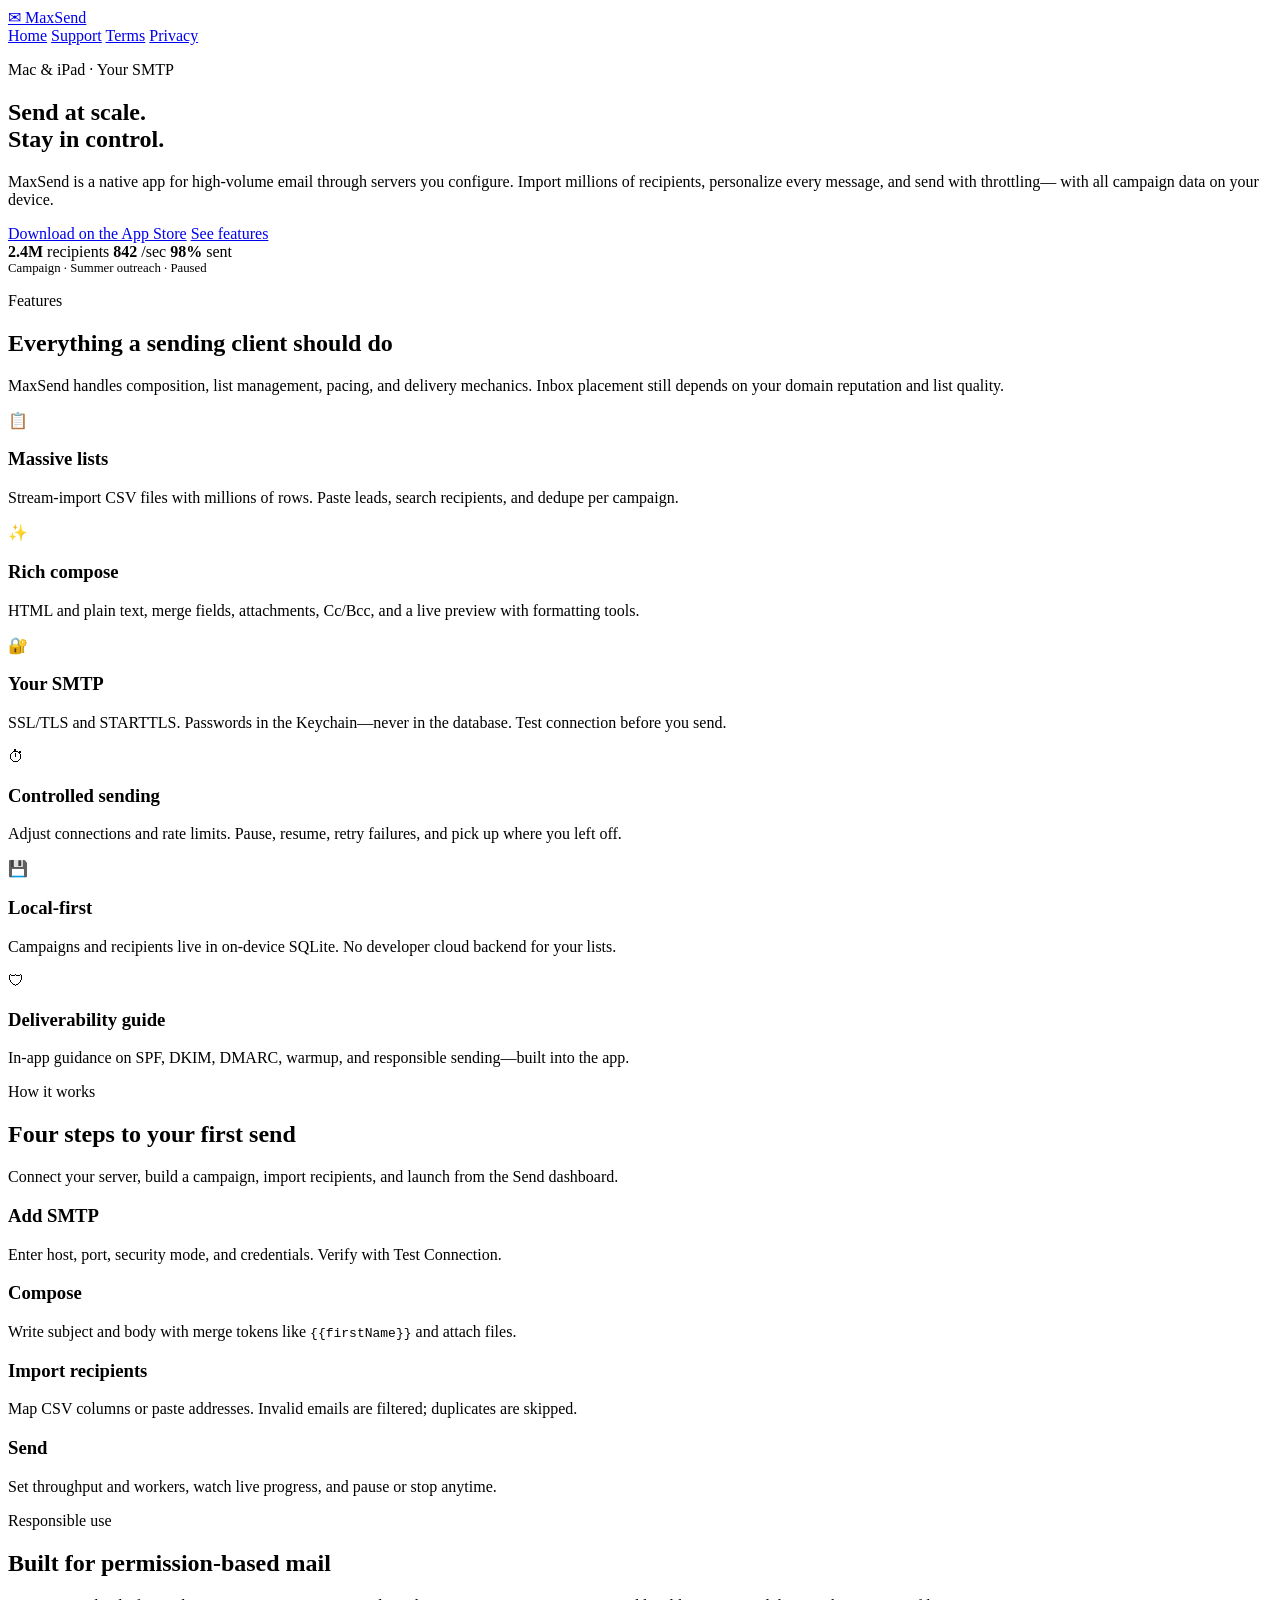
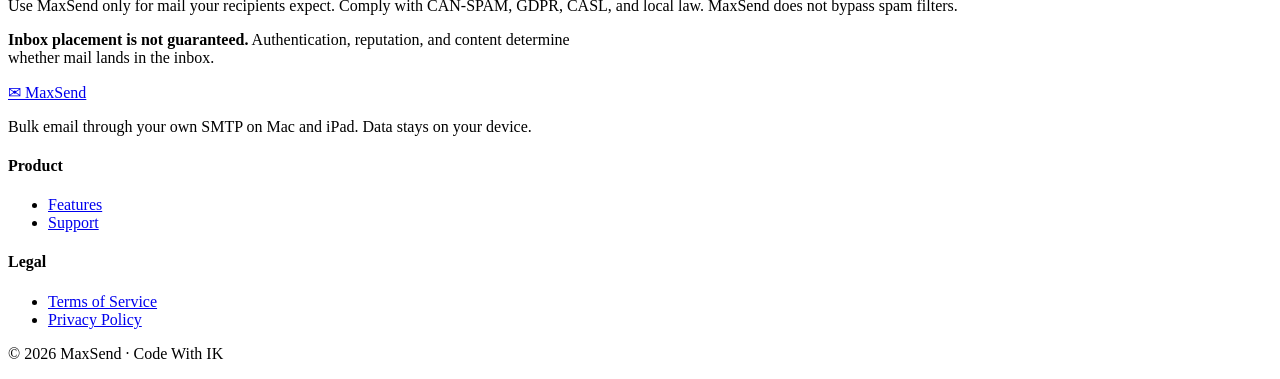
==== index.html @ ed094028 "Add files via upload" ====
<!DOCTYPE html>
<html lang="en">
<head>
  <meta charset="UTF-8">
  <meta name="viewport" content="width=device-width, initial-scale=1">
  <meta name="description" content="MaxSend — send large, personalized email campaigns through your own SMTP server on Mac and iPad.">
  <title>MaxSend — Bulk email via your SMTP</title>
  <link rel="preconnect" href="https://fonts.googleapis.com">
  <link rel="preconnect" href="https://fonts.gstatic.com" crossorigin>
  <link href="https://fonts.googleapis.com/css2?family=DM+Sans:ital,opsz,wght@0,9..40,400;0,9..40,500;0,9..40,600;0,9..40,700;1,9..40,400&display=swap" rel="stylesheet">
  <link rel="stylesheet" href="css/style.css">
</head>
<body>
  <header class="site-header">
    <div class="site-header__inner">
      <a class="logo" href="index.html">
        <span class="logo__mark" aria-hidden="true">✉</span>
        MaxSend
      </a>
      <nav class="nav" aria-label="Main">
        <a href="index.html" class="is-active">Home</a>
        <a href="support.html">Support</a>
        <a href="terms.html">Terms</a>
        <a href="privacy.html">Privacy</a>
      </nav>
    </div>
  </header>

  <main>
    <section class="hero">
      <div class="hero__inner">
        <div>
          <p class="hero__badge">Mac &amp; iPad · Your SMTP</p>
          <h1>Send at scale.<br>Stay in control.</h1>
          <p class="hero__lead">
            MaxSend is a native app for high-volume email through servers you configure.
            Import millions of recipients, personalize every message, and send with throttling—
            with all campaign data on your device.
          </p>
          <div class="hero__cta">
            <a class="btn btn--primary" href="https://apps.apple.com/app/maxsend" rel="noopener">Download on the App Store</a>
            <a class="btn btn--ghost" href="#features">See features</a>
          </div>
        </div>
        <div class="hero__visual" aria-hidden="true">
          <div class="hero__mock">
            <div class="mock-row">
              <span class="mock-dot"></span>
              <span class="mock-dot"></span>
              <span class="mock-dot"></span>
            </div>
            <div class="mock-stat">
              <span><strong>2.4M</strong> recipients</span>
              <span><strong>842</strong> /sec</span>
              <span><strong>98%</strong> sent</span>
            </div>
            <div class="mock-bar"><div></div></div>
            <p style="margin:0;color:var(--text-secondary);font-size:0.8rem;">Campaign · Summer outreach · Paused</p>
          </div>
        </div>
      </div>
    </section>

    <section class="section" id="features">
      <p class="section__label">Features</p>
      <h2>Everything a sending client should do</h2>
      <p class="section__intro">
        MaxSend handles composition, list management, pacing, and delivery mechanics.
        Inbox placement still depends on your domain reputation and list quality.
      </p>
      <div class="features">
        <article class="feature-card">
          <div class="feature-card__icon" aria-hidden="true">📋</div>
          <h3>Massive lists</h3>
          <p>Stream-import CSV files with millions of rows. Paste leads, search recipients, and dedupe per campaign.</p>
        </article>
        <article class="feature-card">
          <div class="feature-card__icon" aria-hidden="true">✨</div>
          <h3>Rich compose</h3>
          <p>HTML and plain text, merge fields, attachments, Cc/Bcc, and a live preview with formatting tools.</p>
        </article>
        <article class="feature-card">
          <div class="feature-card__icon" aria-hidden="true">🔐</div>
          <h3>Your SMTP</h3>
          <p>SSL/TLS and STARTTLS. Passwords in the Keychain—never in the database. Test connection before you send.</p>
        </article>
        <article class="feature-card">
          <div class="feature-card__icon" aria-hidden="true">⏱</div>
          <h3>Controlled sending</h3>
          <p>Adjust connections and rate limits. Pause, resume, retry failures, and pick up where you left off.</p>
        </article>
        <article class="feature-card">
          <div class="feature-card__icon" aria-hidden="true">💾</div>
          <h3>Local-first</h3>
          <p>Campaigns and recipients live in on-device SQLite. No developer cloud backend for your lists.</p>
        </article>
        <article class="feature-card">
          <div class="feature-card__icon" aria-hidden="true">🛡</div>
          <h3>Deliverability guide</h3>
          <p>In-app guidance on SPF, DKIM, DMARC, warmup, and responsible sending—built into the app.</p>
        </article>
      </div>
    </section>

    <section class="section section--alt" id="how">
      <p class="section__label">How it works</p>
      <h2>Four steps to your first send</h2>
      <p class="section__intro">Connect your server, build a campaign, import recipients, and launch from the Send dashboard.</p>
      <div class="steps">
        <div class="step">
          <div>
            <h3>Add SMTP</h3>
            <p>Enter host, port, security mode, and credentials. Verify with Test Connection.</p>
          </div>
        </div>
        <div class="step">
          <div>
            <h3>Compose</h3>
            <p>Write subject and body with merge tokens like <code>{{firstName}}</code> and attach files.</p>
          </div>
        </div>
        <div class="step">
          <div>
            <h3>Import recipients</h3>
            <p>Map CSV columns or paste addresses. Invalid emails are filtered; duplicates are skipped.</p>
          </div>
        </div>
        <div class="step">
          <div>
            <h3>Send</h3>
            <p>Set throughput and workers, watch live progress, and pause or stop anytime.</p>
          </div>
        </div>
      </div>
    </section>

    <section class="section">
      <p class="section__label">Responsible use</p>
      <h2>Built for permission-based mail</h2>
      <p class="section__intro">
        Use MaxSend only for mail your recipients expect. Comply with CAN-SPAM, GDPR, CASL, and local law.
        MaxSend does not bypass spam filters.
      </p>
      <div class="callout" style="max-width:36rem;margin:0;">
        <p><strong>Inbox placement is not guaranteed.</strong> Authentication, reputation, and content determine whether mail lands in the inbox.</p>
      </div>
    </section>
  </main>

  <footer class="site-footer">
    <div class="site-footer__inner">
      <div>
        <a class="logo" href="index.html">
          <span class="logo__mark" aria-hidden="true">✉</span>
          MaxSend
        </a>
        <p>Bulk email through your own SMTP on Mac and iPad. Data stays on your device.</p>
      </div>
      <div>
        <h4>Product</h4>
        <ul>
          <li><a href="index.html#features">Features</a></li>
          <li><a href="support.html">Support</a></li>
        </ul>
      </div>
      <div>
        <h4>Legal</h4>
        <ul>
          <li><a href="terms.html">Terms of Service</a></li>
          <li><a href="privacy.html">Privacy Policy</a></li>
        </ul>
      </div>
    </div>
    <p class="site-footer__bottom">© 2026 MaxSend · Code With IK</p>
  </footer>
</body>
</html>
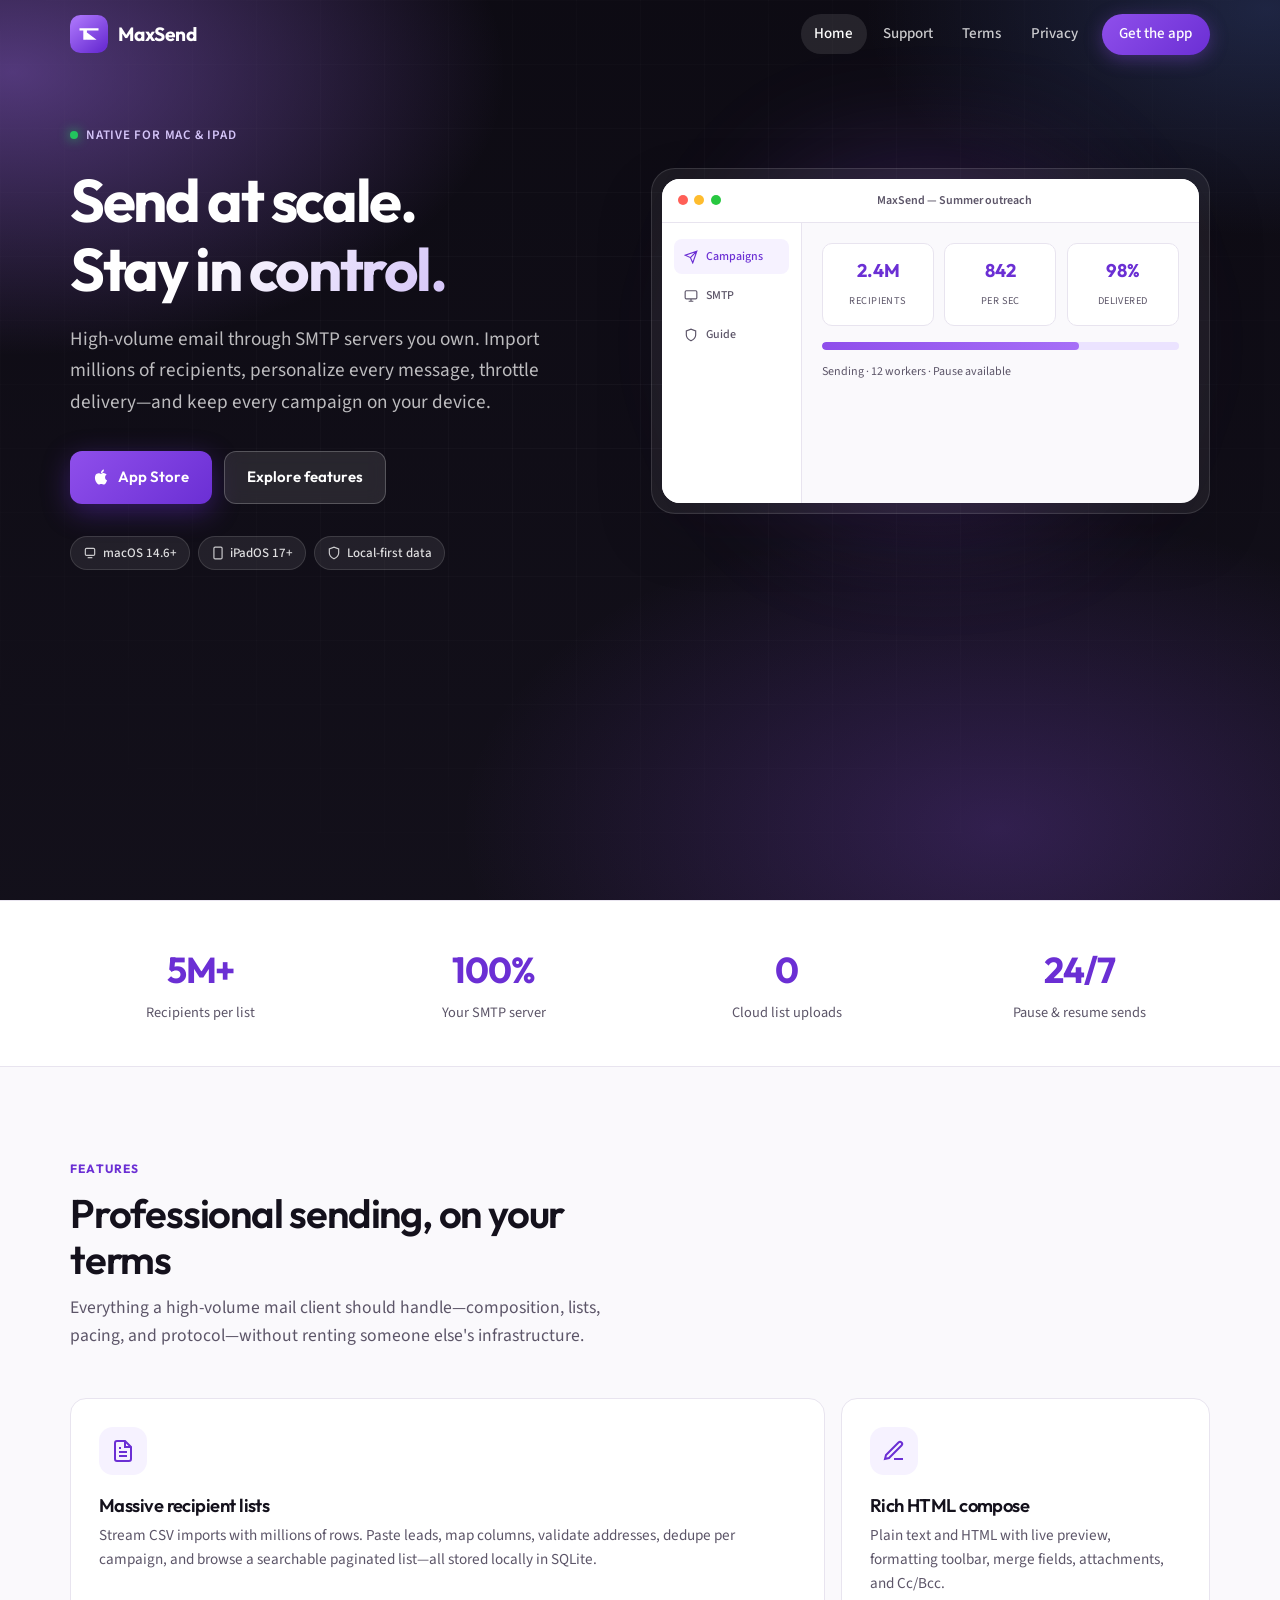
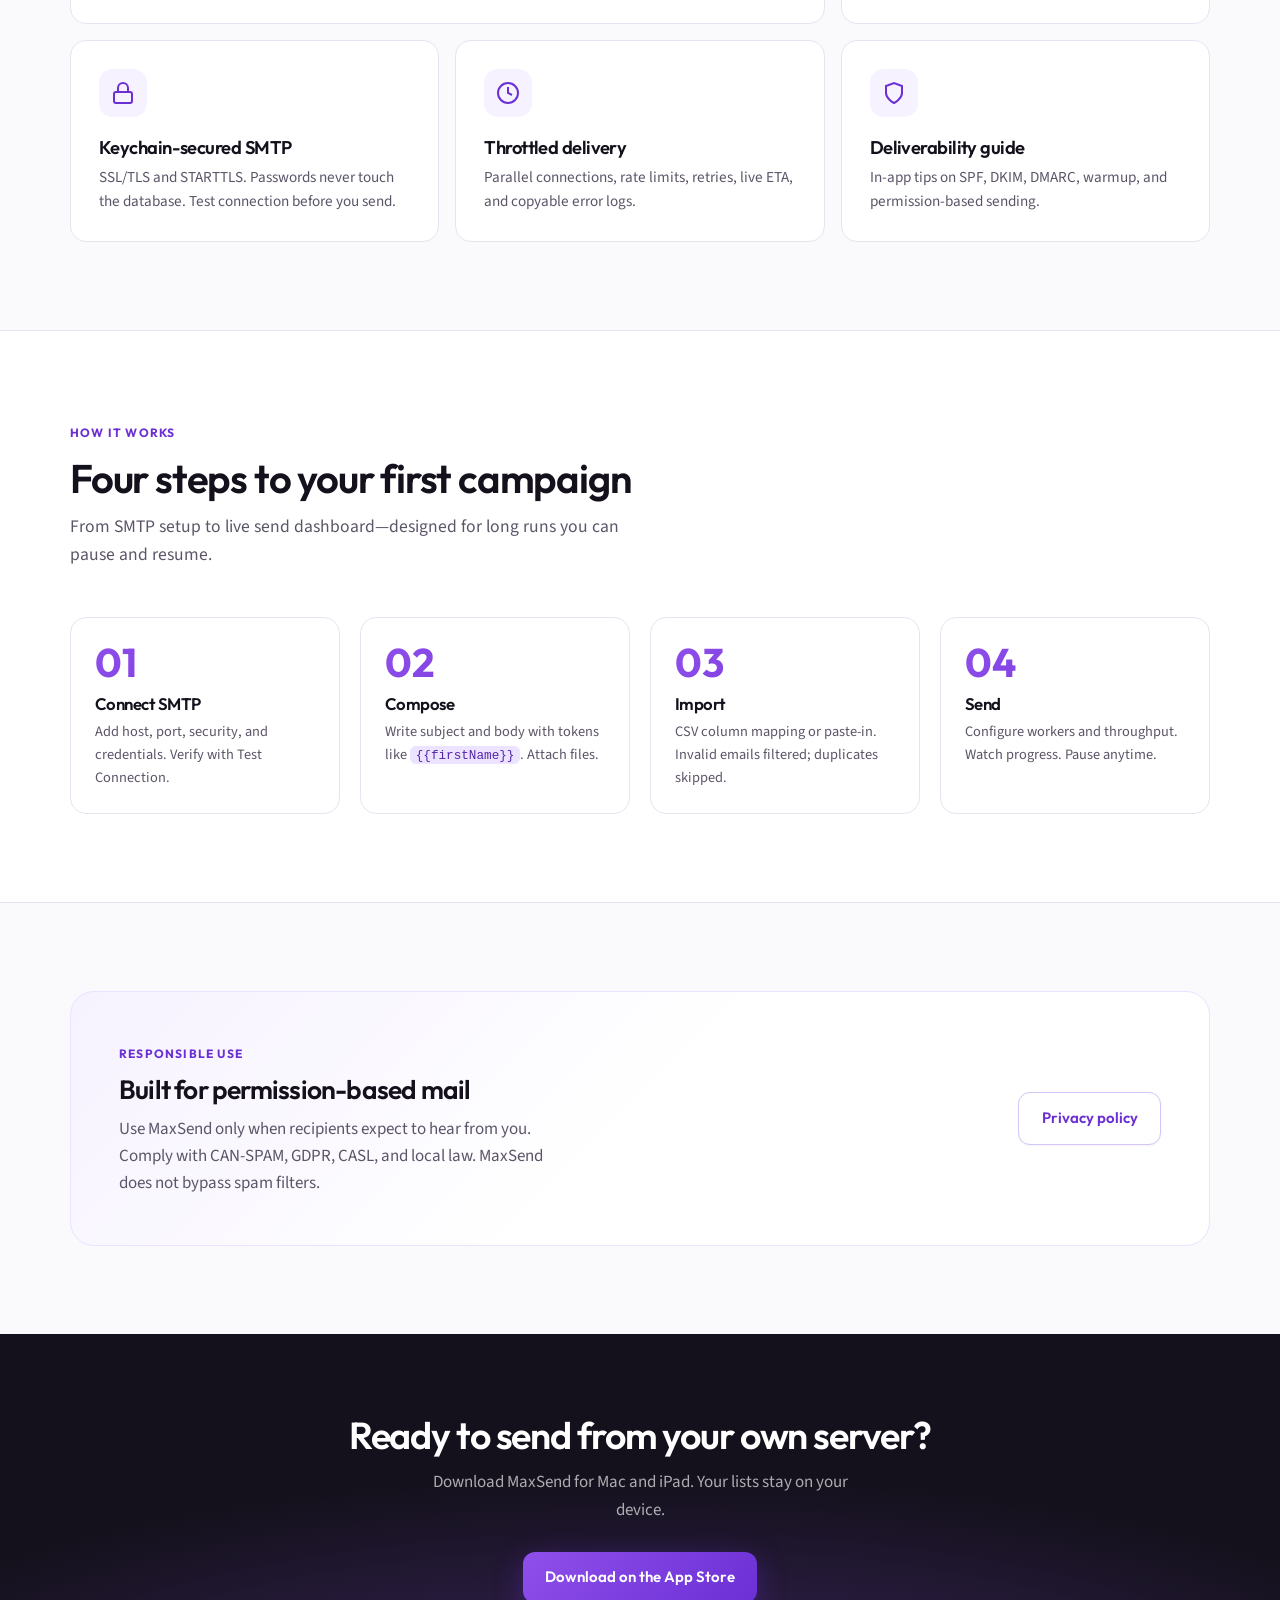
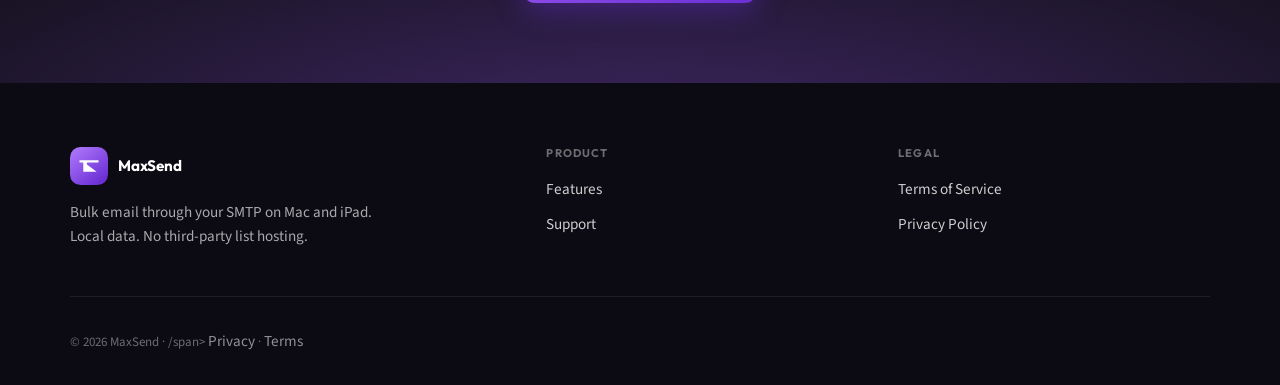
==== commit b292ac0f: "Add files via upload" ====
--- a/index.html
+++ b/index.html
@@ -1,160 +1,233 @@
 <!DOCTYPE html>
-<html lang="en">
+<html lang="en" class="page-dark">
 <head>
   <meta charset="UTF-8">
   <meta name="viewport" content="width=device-width, initial-scale=1">
   <meta name="description" content="MaxSend — send large, personalized email campaigns through your own SMTP server on Mac and iPad.">
+  <meta name="theme-color" content="#0c0a12">
   <title>MaxSend — Bulk email via your SMTP</title>
+  <link rel="icon" href="assets/logo.svg" type="image/svg+xml">
   <link rel="preconnect" href="https://fonts.googleapis.com">
   <link rel="preconnect" href="https://fonts.gstatic.com" crossorigin>
-  <link href="https://fonts.googleapis.com/css2?family=DM+Sans:ital,opsz,wght@0,9..40,400;0,9..40,500;0,9..40,600;0,9..40,700;1,9..40,400&display=swap" rel="stylesheet">
+  <link href="https://fonts.googleapis.com/css2?family=Outfit:wght@500;600;700&family=Source+Sans+3:ital,wght@0,400;0,500;0,600;1,400&display=swap" rel="stylesheet">
   <link rel="stylesheet" href="css/style.css">
 </head>
 <body>
-  <header class="site-header">
-    <div class="site-header__inner">
-      <a class="logo" href="index.html">
-        <span class="logo__mark" aria-hidden="true">✉</span>
+  <header class="header page-dark" data-header>
+    <div class="container header__inner">
+      <a class="brand" href="index.html">
+        <img src="assets/logo.svg" width="38" height="38" alt="">
         MaxSend
       </a>
-      <nav class="nav" aria-label="Main">
+      <button class="nav-toggle" type="button" data-nav-toggle aria-expanded="false" aria-label="Open menu">
+        <span></span><span></span><span></span>
+      </button>
+      <nav class="nav" data-nav-menu aria-label="Main">
         <a href="index.html" class="is-active">Home</a>
         <a href="support.html">Support</a>
         <a href="terms.html">Terms</a>
         <a href="privacy.html">Privacy</a>
+        <a class="btn-nav" href="https://apps.apple.com/app/maxsend" rel="noopener">Get the app</a>
       </nav>
     </div>
   </header>
 
   <main>
     <section class="hero">
-      <div class="hero__inner">
+      <div class="hero__bg" aria-hidden="true">
+        <div class="hero__mesh"></div>
+        <div class="hero__grid"></div>
+      </div>
+      <div class="container hero__content">
         <div>
-          <p class="hero__badge">Mac &amp; iPad · Your SMTP</p>
-          <h1>Send at scale.<br>Stay in control.</h1>
+          <p class="hero__eyebrow">Native for Mac &amp; iPad</p>
+          <h1>Send at scale.<br><em>Stay in control.</em></h1>
           <p class="hero__lead">
-            MaxSend is a native app for high-volume email through servers you configure.
-            Import millions of recipients, personalize every message, and send with throttling—
-            with all campaign data on your device.
+            High-volume email through SMTP servers you own. Import millions of recipients,
+            personalize every message, throttle delivery—and keep every campaign on your device.
           </p>
-          <div class="hero__cta">
-            <a class="btn btn--primary" href="https://apps.apple.com/app/maxsend" rel="noopener">Download on the App Store</a>
-            <a class="btn btn--ghost" href="#features">See features</a>
-          </div>
-        </div>
-        <div class="hero__visual" aria-hidden="true">
-          <div class="hero__mock">
-            <div class="mock-row">
-              <span class="mock-dot"></span>
-              <span class="mock-dot"></span>
-              <span class="mock-dot"></span>
-            </div>
-            <div class="mock-stat">
-              <span><strong>2.4M</strong> recipients</span>
-              <span><strong>842</strong> /sec</span>
-              <span><strong>98%</strong> sent</span>
-            </div>
-            <div class="mock-bar"><div></div></div>
-            <p style="margin:0;color:var(--text-secondary);font-size:0.8rem;">Campaign · Summer outreach · Paused</p>
-          </div>
-        </div>
+          <div class="btn-group">
+            <a class="btn btn--primary" href="https://apps.apple.com/app/maxsend" rel="noopener">
+              <svg width="18" height="18" viewBox="0 0 24 24" fill="currentColor" aria-hidden="true"><path d="M18.71 19.5c-.83 1.24-1.71 2.45-3.05 2.47-1.34.03-1.77-.79-3.29-.79-1.53 0-2 .77-3.27.82-1.31.05-2.3-1.32-3.14-2.53C4.25 17 2.94 12.45 4.7 9.39c.87-1.52 2.43-2.48 4.12-2.51 1.28-.02 2.5.87 3.29.87.78 0 2.26-1.07 3.8-.91.65.03 2.47.26 3.64 1.98-.09.06-2.17 1.28-2.15 3.81.03 3.02 2.65 4.03 2.68 4.04-.03.07-.42 1.44-1.38 2.83M13 3.5c.73-.83 1.94-1.46 2.94-1.5.13 1.17-.34 2.35-1.04 3.19-.69.85-1.83 1.51-2.95 1.42-.15-1.15.41-2.35 1.05-3.11z"/></svg>
+              App Store
+            </a>
+            <a class="btn btn--secondary" href="#features">Explore features</a>
+          </div>
+          <div class="hero__platforms">
+            <span class="pill">
+              <svg viewBox="0 0 24 24" fill="none" stroke="currentColor" stroke-width="2"><rect x="4" y="4" width="16" height="12" rx="2"/><path d="M8 20h8"/></svg>
+              macOS 14.6+
+            </span>
+            <span class="pill">
+              <svg viewBox="0 0 24 24" fill="none" stroke="currentColor" stroke-width="2"><rect x="5" y="2" width="14" height="20" rx="2"/></svg>
+              iPadOS 17+
+            </span>
+            <span class="pill">
+              <svg viewBox="0 0 24 24" fill="none" stroke="currentColor" stroke-width="2"><path d="M12 22s8-4 8-10V5l-8-3-8 3v7c0 6 8 10 8 10z"/></svg>
+              Local-first data
+            </span>
+          </div>
+        </div>
+
+        <div class="preview" aria-hidden="true">
+          <div class="preview__glow"></div>
+          <div class="preview__frame">
+            <div class="preview__app">
+              <div class="preview__chrome">
+                <span class="preview__dot preview__dot--r"></span>
+                <span class="preview__dot preview__dot--y"></span>
+                <span class="preview__dot preview__dot--g"></span>
+                <span class="preview__title">MaxSend — Summer outreach</span>
+              </div>
+              <div class="preview__body">
+                <aside class="preview__sidebar">
+                  <div class="preview__nav-item is-active">
+                    <svg viewBox="0 0 24 24" fill="none" stroke="currentColor" stroke-width="2"><path d="M22 2L11 13M22 2l-7 20-4-9-9-4 20-7z"/></svg>
+                    Campaigns
+                  </div>
+                  <div class="preview__nav-item">
+                    <svg viewBox="0 0 24 24" fill="none" stroke="currentColor" stroke-width="2"><rect x="2" y="3" width="20" height="14" rx="2"/><path d="M8 21h8M12 17v4"/></svg>
+                    SMTP
+                  </div>
+                  <div class="preview__nav-item">
+                    <svg viewBox="0 0 24 24" fill="none" stroke="currentColor" stroke-width="2"><path d="M12 22s8-4 8-10V5l-8-3-8 3v7c0 6 8 10 8 10z"/></svg>
+                    Guide
+                  </div>
+                </aside>
+                <div class="preview__main">
+                  <div class="preview__stats">
+                    <div class="preview__stat"><strong>2.4M</strong><span>Recipients</span></div>
+                    <div class="preview__stat"><strong>842</strong><span>Per sec</span></div>
+                    <div class="preview__stat"><strong>98%</strong><span>Delivered</span></div>
+                  </div>
+                  <div class="preview__progress"><div></div></div>
+                  <p class="preview__meta">Sending · 12 workers · Pause available</p>
+                </div>
+              </div>
+            </div>
+          </div>
+        </div>
+      </div>
+    </section>
+
+    <section class="stats-strip" aria-label="Highlights">
+      <div class="container stats-strip__grid">
+        <div><strong>5M+</strong><span>Recipients per list</span></div>
+        <div><strong>100%</strong><span>Your SMTP server</span></div>
+        <div><strong>0</strong><span>Cloud list uploads</span></div>
+        <div><strong>24/7</strong><span>Pause &amp; resume sends</span></div>
       </div>
     </section>
 
     <section class="section" id="features">
-      <p class="section__label">Features</p>
-      <h2>Everything a sending client should do</h2>
-      <p class="section__intro">
-        MaxSend handles composition, list management, pacing, and delivery mechanics.
-        Inbox placement still depends on your domain reputation and list quality.
-      </p>
-      <div class="features">
-        <article class="feature-card">
-          <div class="feature-card__icon" aria-hidden="true">📋</div>
-          <h3>Massive lists</h3>
-          <p>Stream-import CSV files with millions of rows. Paste leads, search recipients, and dedupe per campaign.</p>
-        </article>
-        <article class="feature-card">
-          <div class="feature-card__icon" aria-hidden="true">✨</div>
-          <h3>Rich compose</h3>
-          <p>HTML and plain text, merge fields, attachments, Cc/Bcc, and a live preview with formatting tools.</p>
-        </article>
-        <article class="feature-card">
-          <div class="feature-card__icon" aria-hidden="true">🔐</div>
-          <h3>Your SMTP</h3>
-          <p>SSL/TLS and STARTTLS. Passwords in the Keychain—never in the database. Test connection before you send.</p>
-        </article>
-        <article class="feature-card">
-          <div class="feature-card__icon" aria-hidden="true">⏱</div>
-          <h3>Controlled sending</h3>
-          <p>Adjust connections and rate limits. Pause, resume, retry failures, and pick up where you left off.</p>
-        </article>
-        <article class="feature-card">
-          <div class="feature-card__icon" aria-hidden="true">💾</div>
-          <h3>Local-first</h3>
-          <p>Campaigns and recipients live in on-device SQLite. No developer cloud backend for your lists.</p>
-        </article>
-        <article class="feature-card">
-          <div class="feature-card__icon" aria-hidden="true">🛡</div>
-          <h3>Deliverability guide</h3>
-          <p>In-app guidance on SPF, DKIM, DMARC, warmup, and responsible sending—built into the app.</p>
-        </article>
-      </div>
-    </section>
-
-    <section class="section section--alt" id="how">
-      <p class="section__label">How it works</p>
-      <h2>Four steps to your first send</h2>
-      <p class="section__intro">Connect your server, build a campaign, import recipients, and launch from the Send dashboard.</p>
-      <div class="steps">
-        <div class="step">
+      <div class="container">
+        <div class="section__head">
+          <span class="section__label">Features</span>
+          <h2>Professional sending, on your terms</h2>
+          <p class="section__desc">Everything a high-volume mail client should handle—composition, lists, pacing, and protocol—without renting someone else's infrastructure.</p>
+        </div>
+        <div class="bento">
+          <article class="bento__card bento__wide">
+            <div class="bento__icon">
+              <svg viewBox="0 0 24 24" fill="none" stroke="currentColor" stroke-width="2"><path d="M14 2H6a2 2 0 0 0-2 2v16a2 2 0 0 0 2 2h12a2 2 0 0 0 2-2V8z"/><path d="M14 2v6h6M16 13H8M16 17H8M10 9H8"/></svg>
+            </div>
+            <h3>Massive recipient lists</h3>
+            <p>Stream CSV imports with millions of rows. Paste leads, map columns, validate addresses, dedupe per campaign, and browse a searchable paginated list—all stored locally in SQLite.</p>
+          </article>
+          <article class="bento__card">
+            <div class="bento__icon">
+              <svg viewBox="0 0 24 24" fill="none" stroke="currentColor" stroke-width="2"><path d="M12 20h9M16.5 3.5a2.12 2.12 0 0 1 3 3L7 19l-4 1 1-4L16.5 3.5z"/></svg>
+            </div>
+            <h3>Rich HTML compose</h3>
+            <p>Plain text and HTML with live preview, formatting toolbar, merge fields, attachments, and Cc/Bcc.</p>
+          </article>
+          <article class="bento__card">
+            <div class="bento__icon">
+              <svg viewBox="0 0 24 24" fill="none" stroke="currentColor" stroke-width="2"><rect x="3" y="11" width="18" height="11" rx="2"/><path d="M7 11V7a5 5 0 0 1 10 0v4"/></svg>
+            </div>
+            <h3>Keychain-secured SMTP</h3>
+            <p>SSL/TLS and STARTTLS. Passwords never touch the database. Test connection before you send.</p>
+          </article>
+          <article class="bento__card">
+            <div class="bento__icon">
+              <svg viewBox="0 0 24 24" fill="none" stroke="currentColor" stroke-width="2"><circle cx="12" cy="12" r="10"/><path d="M12 6v6l4 2"/></svg>
+            </div>
+            <h3>Throttled delivery</h3>
+            <p>Parallel connections, rate limits, retries, live ETA, and copyable error logs.</p>
+          </article>
+          <article class="bento__card">
+            <div class="bento__icon">
+              <svg viewBox="0 0 24 24" fill="none" stroke="currentColor" stroke-width="2"><path d="M12 22s8-4 8-10V5l-8-3-8 3v7c0 6 8 10 8 10z"/></svg>
+            </div>
+            <h3>Deliverability guide</h3>
+            <p>In-app tips on SPF, DKIM, DMARC, warmup, and permission-based sending.</p>
+          </article>
+        </div>
+      </div>
+    </section>
+
+    <section class="section section--muted" id="how">
+      <div class="container">
+        <div class="section__head">
+          <span class="section__label">How it works</span>
+          <h2>Four steps to your first campaign</h2>
+          <p class="section__desc">From SMTP setup to live send dashboard—designed for long runs you can pause and resume.</p>
+        </div>
+        <div class="timeline">
+          <article class="timeline__step">
+            <div class="timeline__num">01</div>
+            <h3>Connect SMTP</h3>
+            <p>Add host, port, security, and credentials. Verify with Test Connection.</p>
+          </article>
+          <article class="timeline__step">
+            <div class="timeline__num">02</div>
+            <h3>Compose</h3>
+            <p>Write subject and body with tokens like <code>{{firstName}}</code>. Attach files.</p>
+          </article>
+          <article class="timeline__step">
+            <div class="timeline__num">03</div>
+            <h3>Import</h3>
+            <p>CSV column mapping or paste-in. Invalid emails filtered; duplicates skipped.</p>
+          </article>
+          <article class="timeline__step">
+            <div class="timeline__num">04</div>
+            <h3>Send</h3>
+            <p>Configure workers and throughput. Watch progress. Pause anytime.</p>
+          </article>
+        </div>
+      </div>
+    </section>
+
+    <section class="section">
+      <div class="container">
+        <div class="trust-panel">
           <div>
-            <h3>Add SMTP</h3>
-            <p>Enter host, port, security mode, and credentials. Verify with Test Connection.</p>
-          </div>
-        </div>
-        <div class="step">
-          <div>
-            <h3>Compose</h3>
-            <p>Write subject and body with merge tokens like <code>{{firstName}}</code> and attach files.</p>
-          </div>
-        </div>
-        <div class="step">
-          <div>
-            <h3>Import recipients</h3>
-            <p>Map CSV columns or paste addresses. Invalid emails are filtered; duplicates are skipped.</p>
-          </div>
-        </div>
-        <div class="step">
-          <div>
-            <h3>Send</h3>
-            <p>Set throughput and workers, watch live progress, and pause or stop anytime.</p>
-          </div>
-        </div>
-      </div>
-    </section>
-
-    <section class="section">
-      <p class="section__label">Responsible use</p>
-      <h2>Built for permission-based mail</h2>
-      <p class="section__intro">
-        Use MaxSend only for mail your recipients expect. Comply with CAN-SPAM, GDPR, CASL, and local law.
-        MaxSend does not bypass spam filters.
-      </p>
-      <div class="callout" style="max-width:36rem;margin:0;">
-        <p><strong>Inbox placement is not guaranteed.</strong> Authentication, reputation, and content determine whether mail lands in the inbox.</p>
+            <span class="section__label">Responsible use</span>
+            <h2>Built for permission-based mail</h2>
+            <p>Use MaxSend only when recipients expect to hear from you. Comply with CAN-SPAM, GDPR, CASL, and local law. MaxSend does not bypass spam filters.</p>
+          </div>
+          <a class="btn btn--outline" href="privacy.html">Privacy policy</a>
+        </div>
+      </div>
+    </section>
+
+    <section class="cta-band">
+      <div class="container">
+        <h2>Ready to send from your own server?</h2>
+        <p>Download MaxSend for Mac and iPad. Your lists stay on your device.</p>
+        <a class="btn btn--primary" href="https://apps.apple.com/app/maxsend" rel="noopener">Download on the App Store</a>
       </div>
     </section>
   </main>
 
-  <footer class="site-footer">
-    <div class="site-footer__inner">
+  <footer class="footer">
+    <div class="container footer__grid">
       <div>
-        <a class="logo" href="index.html">
-          <span class="logo__mark" aria-hidden="true">✉</span>
+        <a class="brand" href="index.html">
+          <img src="assets/logo.svg" width="38" height="38" alt="">
           MaxSend
         </a>
-        <p>Bulk email through your own SMTP on Mac and iPad. Data stays on your device.</p>
+        <p class="footer__tagline">Bulk email through your SMTP on Mac and iPad. Local data. No third-party list hosting.</p>
       </div>
       <div>
         <h4>Product</h4>
@@ -171,7 +244,12 @@
         </ul>
       </div>
     </div>
-    <p class="site-footer__bottom">© 2026 MaxSend · Code With IK</p>
+    <div class="container footer__bar">
+      <span>© 2026 MaxSend · /span>
+      <span><a href="privacy.html">Privacy</a> · <a href="terms.html">Terms</a></span>
+    </div>
   </footer>
+
+  <script src="js/site.js"></script>
 </body>
 </html>
--- a/css/style.css
+++ b/css/style.css
@@ -0,0 +1,1068 @@
+/* MaxSend — marketing site */
+:root {
+  --violet-50: #f6f2ff;
+  --violet-100: #ebe3ff;
+  --violet-200: #d4c4f8;
+  --violet-400: #a66ff7;
+  --violet-500: #8f4feb;
+  --violet-600: #6b2fd4;
+  --violet-700: #5524a8;
+  --ink-950: #0c0a12;
+  --ink-900: #14111c;
+  --ink-800: #1f1a2e;
+  --ink-700: #2d2640;
+  --ink-500: #5c5568;
+  --ink-400: #8a8396;
+  --ink-200: #e8e4ef;
+  --ink-100: #f4f2f8;
+  --ink-50: #faf9fc;
+  --white: #ffffff;
+  --green: #22c55e;
+  --green-soft: rgba(34, 197, 94, 0.12);
+  --font-display: "Outfit", system-ui, sans-serif;
+  --font-body: "Source Sans 3", system-ui, sans-serif;
+  --container: 1140px;
+  --prose: 680px;
+  --radius: 16px;
+  --radius-sm: 10px;
+  --radius-lg: 24px;
+  --shadow-sm: 0 1px 2px rgba(12, 10, 18, 0.05);
+  --shadow: 0 8px 30px rgba(12, 10, 18, 0.08);
+  --shadow-lg: 0 24px 60px rgba(12, 10, 18, 0.14);
+  --ease: cubic-bezier(0.22, 1, 0.36, 1);
+}
+
+*, *::before, *::after { box-sizing: border-box; }
+
+html {
+  scroll-behavior: smooth;
+  scroll-padding-top: 5rem;
+}
+
+body {
+  margin: 0;
+  font-family: var(--font-body);
+  font-size: 1.0625rem;
+  line-height: 1.6;
+  color: var(--ink-800);
+  background: var(--ink-50);
+  -webkit-font-smoothing: antialiased;
+}
+
+body.nav-open { overflow: hidden; }
+
+img, svg { display: block; max-width: 100%; }
+
+a {
+  color: var(--violet-600);
+  text-decoration-thickness: 1px;
+  text-underline-offset: 3px;
+  transition: color 0.2s var(--ease);
+}
+
+a:hover { color: var(--violet-500); }
+
+h1, h2, h3, h4 {
+  font-family: var(--font-display);
+  font-weight: 600;
+  letter-spacing: -0.03em;
+  color: var(--ink-900);
+  line-height: 1.15;
+}
+
+code {
+  font-family: ui-monospace, "SF Mono", Menlo, monospace;
+  font-size: 0.88em;
+  background: var(--violet-100);
+  color: var(--violet-700);
+  padding: 0.12em 0.45em;
+  border-radius: 6px;
+}
+
+.container {
+  width: min(100% - 2.5rem, var(--container));
+  margin-inline: auto;
+}
+
+/* —— Header —— */
+.header {
+  position: fixed;
+  inset: 0 0 auto;
+  z-index: 200;
+  padding: 0.85rem 0;
+  transition: background 0.3s var(--ease), box-shadow 0.3s var(--ease), padding 0.3s var(--ease);
+}
+
+.header.is-scrolled,
+.page-light .header {
+  background: rgba(255, 255, 255, 0.82);
+  backdrop-filter: blur(16px);
+  -webkit-backdrop-filter: blur(16px);
+  box-shadow: var(--shadow-sm);
+  border-bottom: 1px solid rgba(12, 10, 18, 0.06);
+}
+
+.header__inner {
+  display: flex;
+  align-items: center;
+  justify-content: space-between;
+  gap: 1rem;
+}
+
+.brand {
+  display: inline-flex;
+  align-items: center;
+  gap: 0.65rem;
+  text-decoration: none;
+  color: inherit;
+  font-family: var(--font-display);
+  font-weight: 700;
+  font-size: 1.2rem;
+  letter-spacing: -0.02em;
+}
+
+.brand img { width: 38px; height: 38px; }
+
+.page-dark .brand { color: var(--white); }
+
+.nav-toggle {
+  display: none;
+  width: 44px;
+  height: 44px;
+  border: 1px solid rgba(255, 255, 255, 0.2);
+  border-radius: 12px;
+  background: rgba(255, 255, 255, 0.08);
+  cursor: pointer;
+  padding: 0;
+  align-items: center;
+  justify-content: center;
+}
+
+.page-light .nav-toggle {
+  border-color: var(--ink-200);
+  background: var(--white);
+}
+
+.nav-toggle span {
+  display: block;
+  width: 18px;
+  height: 2px;
+  background: currentColor;
+  margin: 4px auto;
+  border-radius: 2px;
+  transition: transform 0.25s var(--ease), opacity 0.25s;
+}
+
+.page-dark .nav-toggle { color: var(--white); }
+.page-light .nav-toggle { color: var(--ink-800); }
+
+.nav {
+  display: flex;
+  align-items: center;
+  gap: 0.15rem;
+}
+
+.nav a {
+  text-decoration: none;
+  font-size: 0.9375rem;
+  font-weight: 500;
+  padding: 0.5rem 0.85rem;
+  border-radius: 999px;
+  transition: background 0.2s, color 0.2s;
+}
+
+.page-dark .nav a { color: rgba(255, 255, 255, 0.78); }
+.page-dark .nav a:hover,
+.page-dark .nav a.is-active {
+  color: var(--white);
+  background: rgba(255, 255, 255, 0.1);
+}
+
+.page-light .nav a { color: var(--ink-500); }
+.page-light .nav a:hover,
+.page-light .nav a.is-active {
+  color: var(--violet-600);
+  background: var(--violet-50);
+}
+
+.nav .btn-nav {
+  margin-left: 0.5rem;
+  padding: 0.55rem 1.1rem;
+  background: linear-gradient(135deg, var(--violet-500), var(--violet-600));
+  color: var(--white) !important;
+  box-shadow: 0 4px 18px rgba(143, 79, 235, 0.35);
+}
+
+.nav .btn-nav:hover {
+  transform: translateY(-1px);
+  box-shadow: 0 8px 24px rgba(143, 79, 235, 0.45);
+}
+
+@media (max-width: 768px) {
+  .nav-toggle { display: flex; flex-direction: column; color: var(--white); }
+
+  .nav {
+    position: fixed;
+    inset: 0;
+    top: 0;
+    flex-direction: column;
+    justify-content: center;
+    gap: 0.5rem;
+    background: var(--ink-950);
+    padding: 5rem 2rem 2rem;
+    opacity: 0;
+    visibility: hidden;
+    transition: opacity 0.3s var(--ease), visibility 0.3s;
+  }
+
+  .nav.is-open {
+    opacity: 1;
+    visibility: visible;
+  }
+
+  .page-light .nav { background: var(--white); }
+
+  .nav a {
+    font-size: 1.25rem;
+    width: 100%;
+    text-align: center;
+    padding: 0.85rem;
+  }
+
+  .page-light .nav a { color: var(--ink-800); }
+
+  .nav .btn-nav { margin: 1rem 0 0; width: 100%; text-align: center; }
+}
+
+/* —— Buttons —— */
+.btn {
+  display: inline-flex;
+  align-items: center;
+  justify-content: center;
+  gap: 0.5rem;
+  font-family: var(--font-display);
+  font-size: 0.9375rem;
+  font-weight: 600;
+  padding: 0.85rem 1.4rem;
+  border-radius: 12px;
+  border: none;
+  cursor: pointer;
+  text-decoration: none;
+  transition: transform 0.2s var(--ease), box-shadow 0.2s var(--ease);
+}
+
+.btn:hover { transform: translateY(-2px); }
+
+.btn--primary {
+  background: linear-gradient(135deg, var(--violet-500) 0%, var(--violet-600) 100%);
+  color: var(--white);
+  box-shadow: 0 8px 28px rgba(107, 47, 212, 0.4);
+}
+
+.btn--primary:hover { color: var(--white); }
+
+.btn--secondary {
+  background: rgba(255, 255, 255, 0.1);
+  color: var(--white);
+  border: 1px solid rgba(255, 255, 255, 0.22);
+  backdrop-filter: blur(8px);
+}
+
+.btn--secondary:hover { background: rgba(255, 255, 255, 0.16); color: var(--white); }
+
+.btn--outline {
+  background: var(--white);
+  color: var(--violet-600);
+  border: 1px solid var(--violet-200);
+  box-shadow: var(--shadow-sm);
+}
+
+.btn--outline:hover { border-color: var(--violet-400); color: var(--violet-600); }
+
+.btn-group {
+  display: flex;
+  flex-wrap: wrap;
+  gap: 0.75rem;
+}
+
+/* —— Hero (home) —— */
+.hero {
+  position: relative;
+  min-height: 100vh;
+  min-height: 100dvh;
+  padding: 7rem 0 5rem;
+  background: var(--ink-950);
+  color: var(--white);
+  overflow: hidden;
+}
+
+.hero__bg {
+  position: absolute;
+  inset: 0;
+  pointer-events: none;
+}
+
+.hero__mesh {
+  position: absolute;
+  inset: -20%;
+  background:
+    radial-gradient(ellipse 55% 45% at 15% 20%, rgba(166, 111, 247, 0.45), transparent 50%),
+    radial-gradient(ellipse 50% 40% at 85% 15%, rgba(98, 140, 255, 0.2), transparent 45%),
+    radial-gradient(ellipse 60% 50% at 70% 80%, rgba(143, 79, 235, 0.25), transparent 50%),
+    linear-gradient(180deg, var(--ink-950) 0%, var(--ink-900) 100%);
+}
+
+.hero__grid {
+  position: absolute;
+  inset: 0;
+  background-image:
+    linear-gradient(rgba(255, 255, 255, 0.03) 1px, transparent 1px),
+    linear-gradient(90deg, rgba(255, 255, 255, 0.03) 1px, transparent 1px);
+  background-size: 64px 64px;
+  mask-image: radial-gradient(ellipse 80% 70% at 50% 40%, black, transparent);
+}
+
+.hero__content {
+  position: relative;
+  display: grid;
+  gap: 3.5rem;
+  align-items: center;
+}
+
+@media (min-width: 960px) {
+  .hero__content {
+    grid-template-columns: 1fr 1.05fr;
+    gap: 3rem;
+  }
+}
+
+.hero__eyebrow {
+  display: inline-flex;
+  align-items: center;
+  gap: 0.5rem;
+  font-size: 0.8125rem;
+  font-weight: 600;
+  letter-spacing: 0.06em;
+  text-transform: uppercase;
+  color: var(--violet-200);
+  margin-bottom: 1.25rem;
+}
+
+.hero__eyebrow::before {
+  content: "";
+  width: 8px;
+  height: 8px;
+  border-radius: 50%;
+  background: var(--green);
+  box-shadow: 0 0 12px var(--green);
+}
+
+.hero h1 {
+  font-size: clamp(2.5rem, 6vw, 3.75rem);
+  font-weight: 700;
+  color: var(--white);
+  margin: 0 0 1.25rem;
+  letter-spacing: -0.04em;
+}
+
+.hero h1 em {
+  font-style: normal;
+  background: linear-gradient(120deg, #fff 30%, var(--violet-200) 100%);
+  -webkit-background-clip: text;
+  -webkit-text-fill-color: transparent;
+  background-clip: text;
+}
+
+.hero__lead {
+  font-size: 1.2rem;
+  line-height: 1.65;
+  color: rgba(255, 255, 255, 0.72);
+  max-width: 32rem;
+  margin: 0 0 2rem;
+}
+
+.hero__platforms {
+  display: flex;
+  flex-wrap: wrap;
+  gap: 0.5rem;
+  margin-top: 2rem;
+}
+
+.pill {
+  display: inline-flex;
+  align-items: center;
+  gap: 0.35rem;
+  font-size: 0.8125rem;
+  font-weight: 500;
+  padding: 0.35rem 0.75rem;
+  border-radius: 999px;
+  background: rgba(255, 255, 255, 0.08);
+  border: 1px solid rgba(255, 255, 255, 0.12);
+  color: rgba(255, 255, 255, 0.85);
+}
+
+.pill svg { width: 14px; height: 14px; opacity: 0.9; }
+
+/* App preview */
+.preview {
+  position: relative;
+}
+
+.preview__glow {
+  position: absolute;
+  inset: -15% -10%;
+  background: radial-gradient(circle, rgba(143, 79, 235, 0.35), transparent 65%);
+  filter: blur(40px);
+}
+
+.preview__frame {
+  position: relative;
+  background: rgba(255, 255, 255, 0.06);
+  border: 1px solid rgba(255, 255, 255, 0.12);
+  border-radius: var(--radius-lg);
+  padding: 0.65rem;
+  box-shadow: var(--shadow-lg);
+}
+
+.preview__app {
+  background: var(--ink-50);
+  border-radius: calc(var(--radius-lg) - 6px);
+  overflow: hidden;
+  color: var(--ink-800);
+}
+
+.preview__chrome {
+  display: flex;
+  align-items: center;
+  gap: 0.4rem;
+  padding: 0.75rem 1rem;
+  background: var(--white);
+  border-bottom: 1px solid var(--ink-200);
+}
+
+.preview__dot {
+  width: 10px;
+  height: 10px;
+  border-radius: 50%;
+}
+
+.preview__dot--r { background: #ff5f57; }
+.preview__dot--y { background: #febc2e; }
+.preview__dot--g { background: #28c840; }
+
+.preview__title {
+  flex: 1;
+  text-align: center;
+  font-size: 0.75rem;
+  font-weight: 600;
+  color: var(--ink-500);
+}
+
+.preview__body {
+  display: grid;
+  grid-template-columns: 140px 1fr;
+  min-height: 280px;
+}
+
+@media (max-width: 500px) {
+  .preview__body { grid-template-columns: 1fr; }
+  .preview__sidebar { display: none; }
+}
+
+.preview__sidebar {
+  padding: 1rem 0.75rem;
+  background: var(--white);
+  border-right: 1px solid var(--ink-200);
+}
+
+.preview__nav-item {
+  display: flex;
+  align-items: center;
+  gap: 0.5rem;
+  font-size: 0.75rem;
+  font-weight: 500;
+  padding: 0.5rem 0.65rem;
+  border-radius: 8px;
+  margin-bottom: 0.25rem;
+  color: var(--ink-500);
+}
+
+.preview__nav-item.is-active {
+  background: var(--violet-50);
+  color: var(--violet-600);
+}
+
+.preview__nav-item svg { width: 14px; height: 14px; flex-shrink: 0; }
+
+.preview__main { padding: 1.25rem; }
+
+.preview__stats {
+  display: grid;
+  grid-template-columns: repeat(3, 1fr);
+  gap: 0.65rem;
+  margin-bottom: 1rem;
+}
+
+.preview__stat {
+  background: var(--white);
+  border: 1px solid var(--ink-200);
+  border-radius: var(--radius-sm);
+  padding: 0.75rem;
+  text-align: center;
+}
+
+.preview__stat strong {
+  display: block;
+  font-family: var(--font-display);
+  font-size: 1.15rem;
+  color: var(--violet-600);
+}
+
+.preview__stat span {
+  font-size: 0.65rem;
+  color: var(--ink-500);
+  text-transform: uppercase;
+  letter-spacing: 0.04em;
+}
+
+.preview__progress {
+  height: 8px;
+  background: var(--violet-100);
+  border-radius: 999px;
+  overflow: hidden;
+  margin-bottom: 0.5rem;
+}
+
+.preview__progress div {
+  height: 100%;
+  width: 72%;
+  background: linear-gradient(90deg, var(--violet-500), var(--violet-400));
+  border-radius: 999px;
+}
+
+.preview__meta {
+  font-size: 0.75rem;
+  color: var(--ink-500);
+}
+
+/* —— Stats strip —— */
+.stats-strip {
+  background: var(--white);
+  border-block: 1px solid var(--ink-200);
+  padding: 2.5rem 0;
+}
+
+.stats-strip__grid {
+  display: grid;
+  grid-template-columns: repeat(2, 1fr);
+  gap: 2rem;
+  text-align: center;
+}
+
+@media (min-width: 640px) {
+  .stats-strip__grid { grid-template-columns: repeat(4, 1fr); }
+}
+
+.stats-strip strong {
+  display: block;
+  font-family: var(--font-display);
+  font-size: clamp(1.75rem, 3vw, 2.25rem);
+  font-weight: 700;
+  color: var(--violet-600);
+  letter-spacing: -0.03em;
+}
+
+.stats-strip span {
+  font-size: 0.9rem;
+  color: var(--ink-500);
+}
+
+/* —— Sections —— */
+.section {
+  padding: 5.5rem 0;
+}
+
+.section--muted {
+  background: var(--white);
+  border-block: 1px solid var(--ink-200);
+}
+
+.section__head {
+  max-width: 36rem;
+  margin-bottom: 3rem;
+}
+
+.section__label {
+  display: inline-block;
+  font-family: var(--font-display);
+  font-size: 0.75rem;
+  font-weight: 700;
+  letter-spacing: 0.1em;
+  text-transform: uppercase;
+  color: var(--violet-600);
+  margin-bottom: 0.75rem;
+}
+
+.section h2 {
+  font-size: clamp(1.85rem, 3.5vw, 2.5rem);
+  margin: 0 0 0.75rem;
+}
+
+.section__desc {
+  margin: 0;
+  color: var(--ink-500);
+  font-size: 1.1rem;
+}
+
+/* Bento grid */
+.bento {
+  display: grid;
+  gap: 1rem;
+  grid-template-columns: 1fr;
+}
+
+@media (min-width: 640px) {
+  .bento { grid-template-columns: repeat(2, 1fr); }
+}
+
+@media (min-width: 900px) {
+  .bento { grid-template-columns: repeat(3, 1fr); }
+  .bento__wide { grid-column: span 2; }
+}
+
+.bento__card {
+  background: var(--white);
+  border: 1px solid var(--ink-200);
+  border-radius: var(--radius);
+  padding: 1.75rem;
+  transition: border-color 0.25s var(--ease), box-shadow 0.25s var(--ease), transform 0.25s var(--ease);
+}
+
+.bento__card:hover {
+  border-color: var(--violet-200);
+  box-shadow: var(--shadow);
+  transform: translateY(-3px);
+}
+
+.bento__icon {
+  width: 48px;
+  height: 48px;
+  border-radius: 14px;
+  background: var(--violet-50);
+  color: var(--violet-600);
+  display: grid;
+  place-items: center;
+  margin-bottom: 1.25rem;
+}
+
+.bento__icon svg { width: 24px; height: 24px; }
+
+.bento__card h3 {
+  font-size: 1.15rem;
+  margin: 0 0 0.5rem;
+}
+
+.bento__card p {
+  margin: 0;
+  font-size: 0.95rem;
+  color: var(--ink-500);
+  line-height: 1.55;
+}
+
+/* Timeline */
+.timeline {
+  display: grid;
+  gap: 1rem;
+}
+
+@media (min-width: 768px) {
+  .timeline { grid-template-columns: repeat(4, 1fr); gap: 1.25rem; }
+}
+
+.timeline__step {
+  position: relative;
+  background: var(--ink-50);
+  border: 1px solid var(--ink-200);
+  border-radius: var(--radius);
+  padding: 1.5rem;
+}
+
+.section--muted .timeline__step { background: var(--white); }
+
+.timeline__num {
+  font-family: var(--font-display);
+  font-size: 2.5rem;
+  font-weight: 700;
+  line-height: 1;
+  background: linear-gradient(135deg, var(--violet-500), var(--violet-600));
+  -webkit-background-clip: text;
+  -webkit-text-fill-color: transparent;
+  background-clip: text;
+  margin-bottom: 0.75rem;
+}
+
+.timeline__step h3 {
+  font-size: 1.05rem;
+  margin: 0 0 0.4rem;
+}
+
+.timeline__step p {
+  margin: 0;
+  font-size: 0.9rem;
+  color: var(--ink-500);
+}
+
+/* Trust / CTA */
+.trust-panel {
+  display: grid;
+  gap: 2rem;
+  align-items: center;
+  background: linear-gradient(135deg, var(--violet-50) 0%, var(--white) 50%);
+  border: 1px solid var(--violet-100);
+  border-radius: var(--radius-lg);
+  padding: 2.5rem;
+}
+
+@media (min-width: 768px) {
+  .trust-panel { grid-template-columns: 1fr auto; padding: 3rem; }
+}
+
+.trust-panel h2 {
+  font-size: 1.65rem;
+  margin: 0 0 0.65rem;
+}
+
+.trust-panel p {
+  margin: 0;
+  color: var(--ink-500);
+  max-width: 28rem;
+}
+
+.cta-band {
+  background: var(--ink-900);
+  color: var(--white);
+  padding: 5rem 0;
+  text-align: center;
+  position: relative;
+  overflow: hidden;
+}
+
+.cta-band::before {
+  content: "";
+  position: absolute;
+  inset: 0;
+  background: radial-gradient(ellipse 70% 80% at 50% 120%, rgba(143, 79, 235, 0.35), transparent);
+}
+
+.cta-band .container { position: relative; }
+
+.cta-band h2 {
+  font-size: clamp(1.75rem, 4vw, 2.35rem);
+  color: var(--white);
+  margin: 0 0 0.75rem;
+}
+
+.cta-band p {
+  color: rgba(255, 255, 255, 0.65);
+  max-width: 28rem;
+  margin: 0 auto 1.75rem;
+}
+
+/* —— Inner pages —— */
+.page-hero {
+  padding: 8rem 0 3.5rem;
+  background: var(--ink-950);
+  color: var(--white);
+  position: relative;
+  overflow: hidden;
+}
+
+.page-hero::after {
+  content: "";
+  position: absolute;
+  inset: 0;
+  background:
+    radial-gradient(ellipse 60% 50% at 80% 0%, rgba(166, 111, 247, 0.3), transparent),
+    linear-gradient(180deg, transparent 60%, var(--ink-50) 100%);
+}
+
+.page-hero .container { position: relative; }
+
+.page-hero h1 {
+  font-size: clamp(2rem, 4vw, 2.75rem);
+  color: var(--white);
+  margin: 0 0 0.5rem;
+}
+
+.page-hero .meta {
+  margin: 0;
+  color: rgba(255, 255, 255, 0.55);
+  font-size: 0.95rem;
+}
+
+.page-layout {
+  display: grid;
+  gap: 3rem;
+  padding: 3rem 0 5rem;
+}
+
+@media (min-width: 900px) {
+  .page-layout {
+    grid-template-columns: 220px 1fr;
+    align-items: start;
+  }
+}
+
+.page-toc {
+  position: sticky;
+  top: 5.5rem;
+}
+
+.page-toc h2 {
+  font-size: 0.7rem;
+  text-transform: uppercase;
+  letter-spacing: 0.08em;
+  color: var(--ink-400);
+  margin: 0 0 1rem;
+}
+
+.page-toc ul {
+  list-style: none;
+  padding: 0;
+  margin: 0;
+}
+
+.page-toc a {
+  display: block;
+  text-decoration: none;
+  font-size: 0.9rem;
+  font-weight: 500;
+  color: var(--ink-500);
+  padding: 0.4rem 0;
+  border-left: 2px solid transparent;
+  padding-left: 0.75rem;
+  margin-left: -0.75rem;
+  transition: color 0.2s, border-color 0.2s;
+}
+
+.page-toc a:hover {
+  color: var(--violet-600);
+  border-left-color: var(--violet-400);
+}
+
+.prose-block {
+  background: var(--white);
+  border: 1px solid var(--ink-200);
+  border-radius: var(--radius);
+  padding: 2rem;
+  margin-bottom: 1.25rem;
+  box-shadow: var(--shadow-sm);
+}
+
+.prose-block h2 {
+  font-size: 1.15rem;
+  margin: 0 0 0.75rem;
+  padding-top: 0;
+}
+
+.prose-block p,
+.prose-block li {
+  margin: 0 0 0.75rem;
+  color: var(--ink-500);
+  font-size: 0.98rem;
+}
+
+.prose-block p:last-child,
+.prose-block li:last-child { margin-bottom: 0; }
+
+.prose-block ul {
+  padding-left: 1.2rem;
+  margin: 0.5rem 0 0;
+}
+
+.intro-card {
+  background: linear-gradient(135deg, var(--violet-50), var(--white));
+  border: 1px solid var(--violet-100);
+  border-radius: var(--radius);
+  padding: 1.5rem 1.75rem;
+  margin-bottom: 1.5rem;
+}
+
+.intro-card p {
+  margin: 0;
+  color: var(--ink-700);
+  font-size: 1.05rem;
+}
+
+/* Support */
+.support-grid {
+  display: grid;
+  gap: 2rem;
+}
+
+@media (min-width: 768px) {
+  .support-grid { grid-template-columns: 280px 1fr; }
+}
+
+.contact-card {
+  background: var(--white);
+  border: 1px solid var(--ink-200);
+  border-radius: var(--radius);
+  padding: 1.75rem;
+  box-shadow: var(--shadow-sm);
+}
+
+.contact-card h2 {
+  font-size: 1.1rem;
+  margin: 0 0 1rem;
+}
+
+.contact-card a.email {
+  display: inline-flex;
+  align-items: center;
+  gap: 0.5rem;
+  font-family: var(--font-display);
+  font-weight: 600;
+  font-size: 1rem;
+  text-decoration: none;
+  color: var(--violet-600);
+}
+
+.contact-card p {
+  margin: 1rem 0 0;
+  font-size: 0.9rem;
+  color: var(--ink-500);
+}
+
+.faq-list { display: flex; flex-direction: column; gap: 0.65rem; }
+
+.faq-item {
+  background: var(--white);
+  border: 1px solid var(--ink-200);
+  border-radius: var(--radius-sm);
+  overflow: hidden;
+  transition: border-color 0.2s, box-shadow 0.2s;
+}
+
+.faq-item[open] {
+  border-color: var(--violet-200);
+  box-shadow: var(--shadow-sm);
+}
+
+.faq-item summary {
+  font-family: var(--font-display);
+  font-weight: 600;
+  font-size: 0.98rem;
+  padding: 1.1rem 1.25rem;
+  cursor: pointer;
+  list-style: none;
+  display: flex;
+  align-items: center;
+  justify-content: space-between;
+  gap: 1rem;
+  color: var(--ink-800);
+}
+
+.faq-item summary::-webkit-details-marker { display: none; }
+
+.faq-item summary::after {
+  content: "+";
+  font-size: 1.25rem;
+  font-weight: 400;
+  color: var(--violet-500);
+  flex-shrink: 0;
+  transition: transform 0.2s;
+}
+
+.faq-item[open] summary::after {
+  content: "−";
+}
+
+.faq-item[open] summary { color: var(--violet-600); }
+
+.faq-item__body {
+  padding: 0 1.25rem 1.15rem;
+  color: var(--ink-500);
+  font-size: 0.95rem;
+  line-height: 1.6;
+}
+
+.faq-item__body p { margin: 0; }
+
+.page-main {
+  padding-bottom: 5rem;
+}
+
+.page-main .intro-card:first-child {
+  margin-top: 0;
+}
+
+.support-section {
+  margin-top: 2rem;
+}
+
+/* —— Footer —— */
+.footer {
+  background: var(--ink-950);
+  color: rgba(255, 255, 255, 0.65);
+  padding: 4rem 0 2rem;
+}
+
+.footer__grid {
+  display: grid;
+  gap: 2.5rem;
+  margin-bottom: 3rem;
+}
+
+@media (min-width: 640px) {
+  .footer__grid { grid-template-columns: 1.4fr 1fr 1fr; }
+}
+
+.footer .brand { color: var(--white); margin-bottom: 1rem; }
+
+.footer__tagline {
+  margin: 0;
+  font-size: 0.95rem;
+  max-width: 20rem;
+  line-height: 1.55;
+}
+
+.footer h4 {
+  font-family: var(--font-display);
+  font-size: 0.7rem;
+  font-weight: 700;
+  letter-spacing: 0.1em;
+  text-transform: uppercase;
+  color: rgba(255, 255, 255, 0.4);
+  margin: 0 0 1rem;
+}
+
+.footer ul {
+  list-style: none;
+  padding: 0;
+  margin: 0;
+}
+
+.footer li { margin-bottom: 0.5rem; }
+
+.footer a {
+  color: rgba(255, 255, 255, 0.8);
+  text-decoration: none;
+  font-size: 0.95rem;
+}
+
+.footer a:hover { color: var(--white); }
+
+.footer__bar {
+  padding-top: 2rem;
+  border-top: 1px solid rgba(255, 255, 255, 0.08);
+  display: flex;
+  flex-wrap: wrap;
+  justify-content: space-between;
+  align-items: center;
+  gap: 1rem;
+  font-size: 0.8125rem;
+  color: rgba(255, 255, 255, 0.4);
+}
+
+.footer__bar a { color: rgba(255, 255, 255, 0.55); }
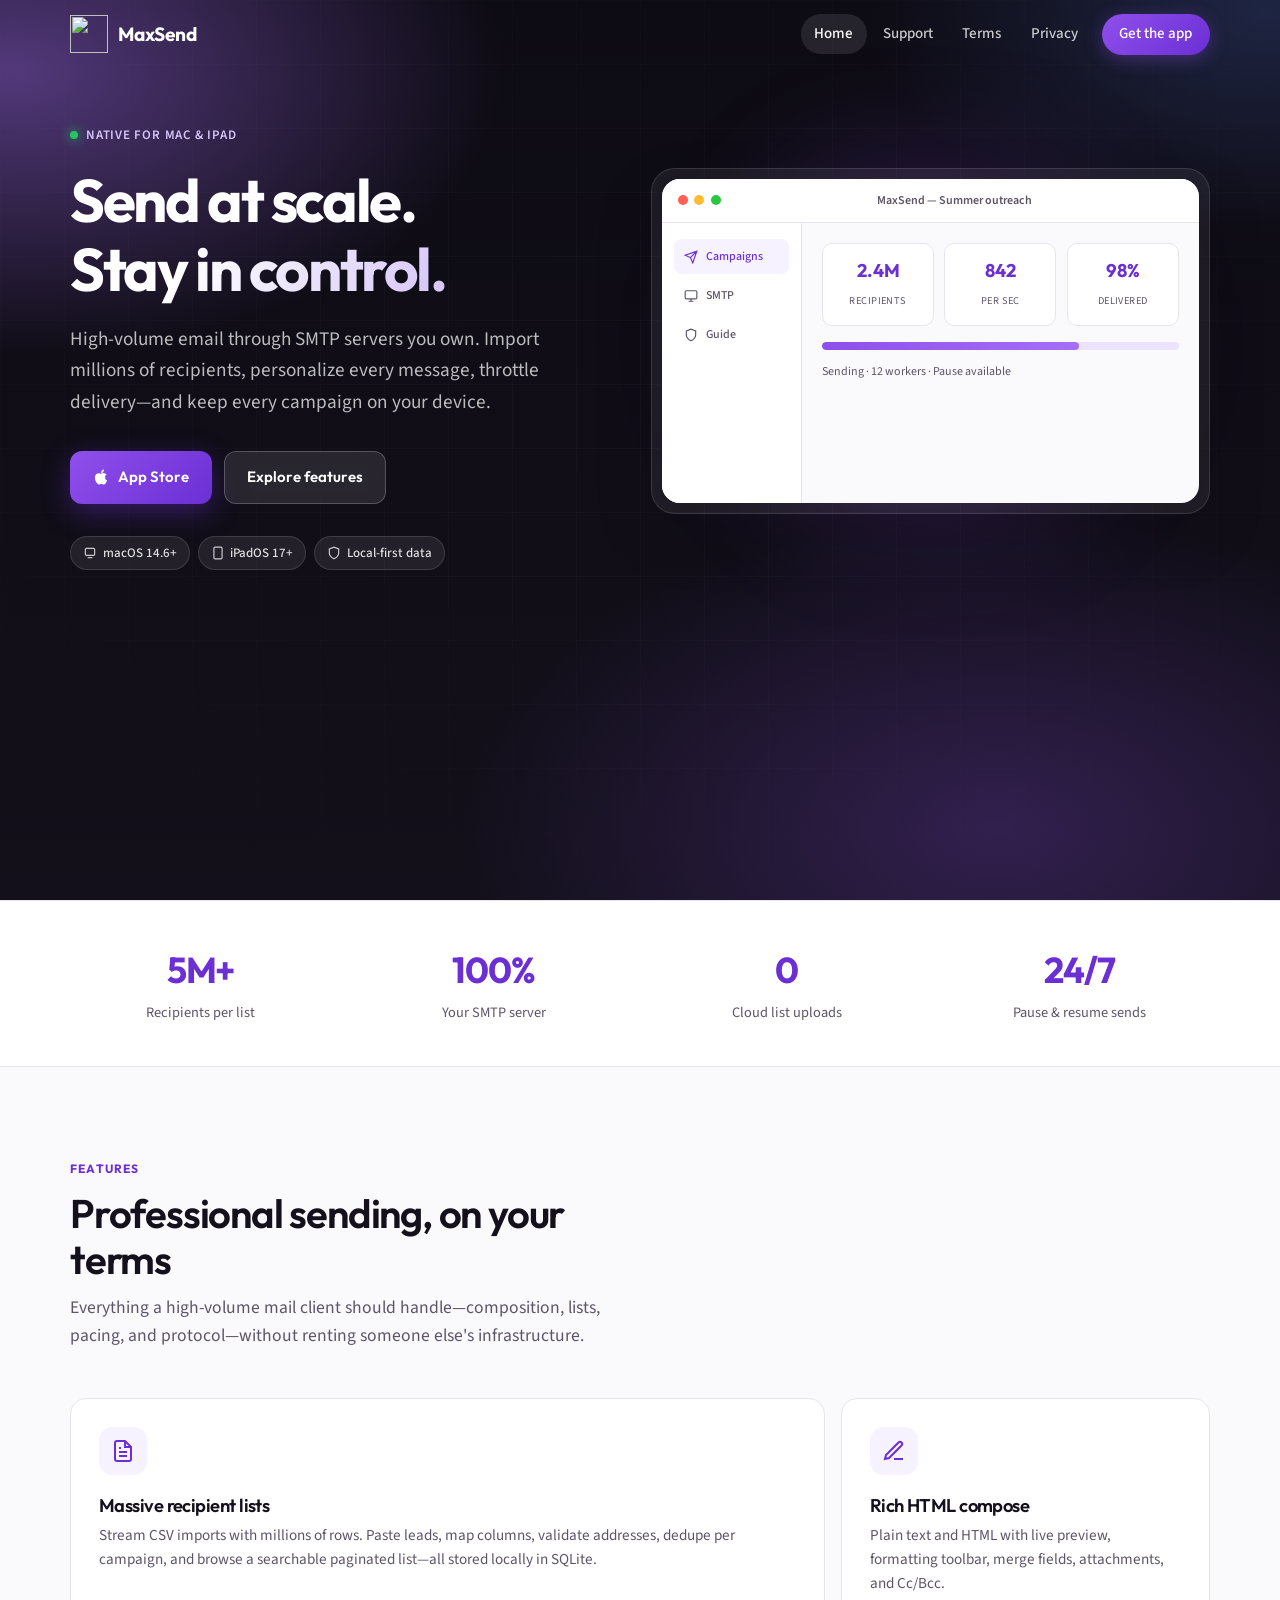
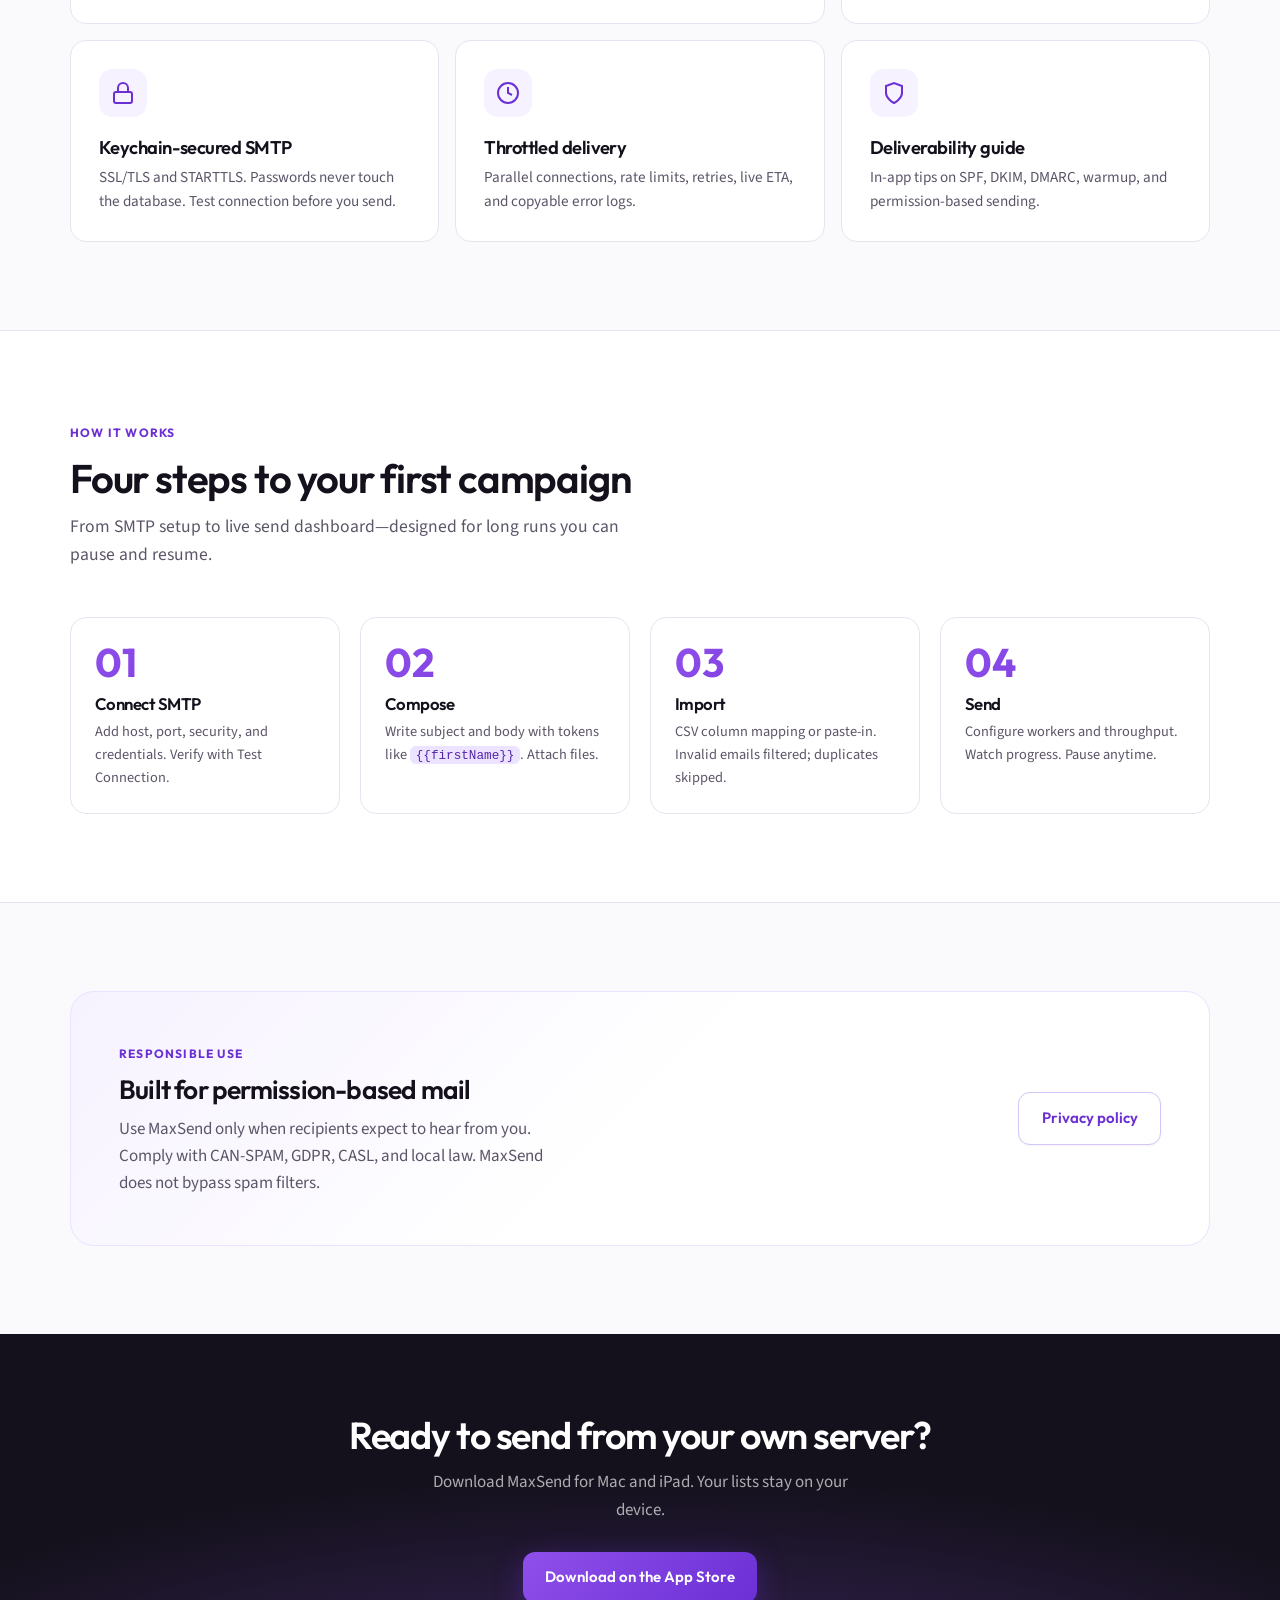
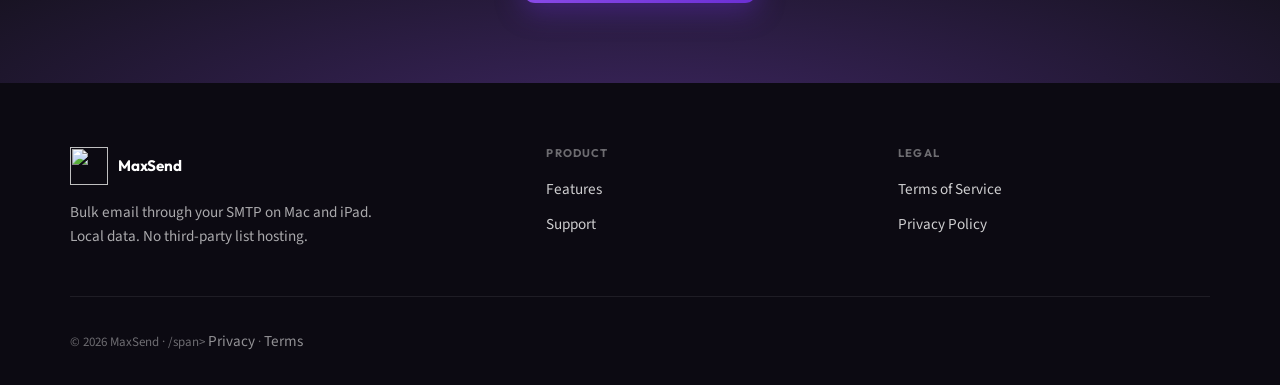
==== commit 0a639355: "index.html" ====
--- a/index.html
+++ b/index.html
@@ -6,7 +6,8 @@
   <meta name="description" content="MaxSend — send large, personalized email campaigns through your own SMTP server on Mac and iPad.">
   <meta name="theme-color" content="#0c0a12">
   <title>MaxSend — Bulk email via your SMTP</title>
-  <link rel="icon" href="assets/logo.svg" type="image/svg+xml">
+  <link rel="icon" href="assets/logo.png" type="image/png" sizes="400x400">
+  <link rel="apple-touch-icon" href="assets/logo.png">
   <link rel="preconnect" href="https://fonts.googleapis.com">
   <link rel="preconnect" href="https://fonts.gstatic.com" crossorigin>
   <link href="https://fonts.googleapis.com/css2?family=Outfit:wght@500;600;700&family=Source+Sans+3:ital,wght@0,400;0,500;0,600;1,400&display=swap" rel="stylesheet">
@@ -16,7 +17,7 @@
   <header class="header page-dark" data-header>
     <div class="container header__inner">
       <a class="brand" href="index.html">
-        <img src="assets/logo.svg" width="38" height="38" alt="">
+        <img src="assets/logo.png" width="38" height="38" alt="">
         MaxSend
       </a>
       <button class="nav-toggle" type="button" data-nav-toggle aria-expanded="false" aria-label="Open menu">
@@ -27,7 +28,7 @@
         <a href="support.html">Support</a>
         <a href="terms.html">Terms</a>
         <a href="privacy.html">Privacy</a>
-        <a class="btn-nav" href="https://apps.apple.com/app/maxsend" rel="noopener">Get the app</a>
+        <a class="btn-nav" href="https://apps.apple.com/us/app/maxsend/id6775617270" rel="noopener">Get the app</a>
       </nav>
     </div>
   </header>
@@ -47,7 +48,7 @@
             personalize every message, throttle delivery—and keep every campaign on your device.
           </p>
           <div class="btn-group">
-            <a class="btn btn--primary" href="https://apps.apple.com/app/maxsend" rel="noopener">
+            <a class="btn btn--primary" href="https://apps.apple.com/us/app/maxsend/id6775617270" rel="noopener">
               <svg width="18" height="18" viewBox="0 0 24 24" fill="currentColor" aria-hidden="true"><path d="M18.71 19.5c-.83 1.24-1.71 2.45-3.05 2.47-1.34.03-1.77-.79-3.29-.79-1.53 0-2 .77-3.27.82-1.31.05-2.3-1.32-3.14-2.53C4.25 17 2.94 12.45 4.7 9.39c.87-1.52 2.43-2.48 4.12-2.51 1.28-.02 2.5.87 3.29.87.78 0 2.26-1.07 3.8-.91.65.03 2.47.26 3.64 1.98-.09.06-2.17 1.28-2.15 3.81.03 3.02 2.65 4.03 2.68 4.04-.03.07-.42 1.44-1.38 2.83M13 3.5c.73-.83 1.94-1.46 2.94-1.5.13 1.17-.34 2.35-1.04 3.19-.69.85-1.83 1.51-2.95 1.42-.15-1.15.41-2.35 1.05-3.11z"/></svg>
               App Store
             </a>
@@ -215,7 +216,7 @@
       <div class="container">
         <h2>Ready to send from your own server?</h2>
         <p>Download MaxSend for Mac and iPad. Your lists stay on your device.</p>
-        <a class="btn btn--primary" href="https://apps.apple.com/app/maxsend" rel="noopener">Download on the App Store</a>
+        <a class="btn btn--primary" href="https://apps.apple.com/us/app/maxsend/id6775617270" rel="noopener">Download on the App Store</a>
       </div>
     </section>
   </main>
@@ -224,7 +225,7 @@
     <div class="container footer__grid">
       <div>
         <a class="brand" href="index.html">
-          <img src="assets/logo.svg" width="38" height="38" alt="">
+          <img src="assets/logo.png" width="38" height="38" alt="">
           MaxSend
         </a>
         <p class="footer__tagline">Bulk email through your SMTP on Mac and iPad. Local data. No third-party list hosting.</p>
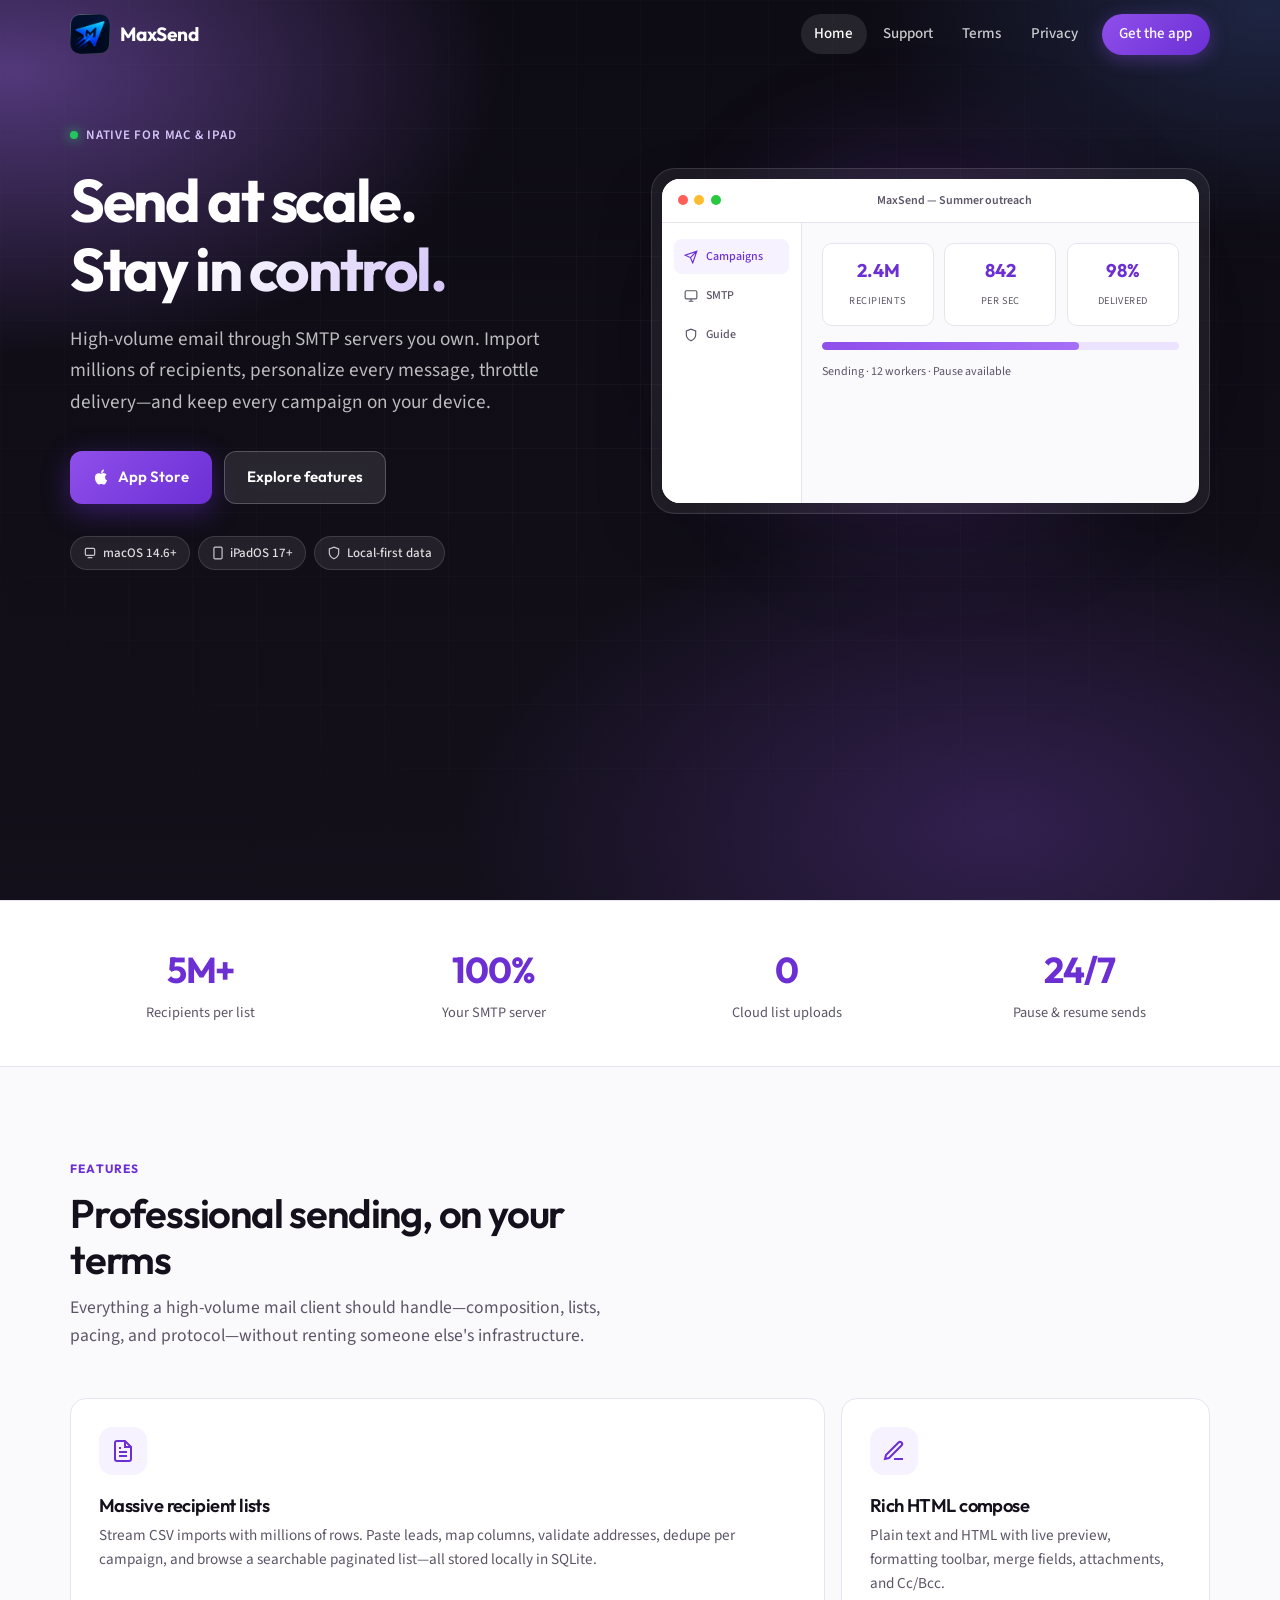
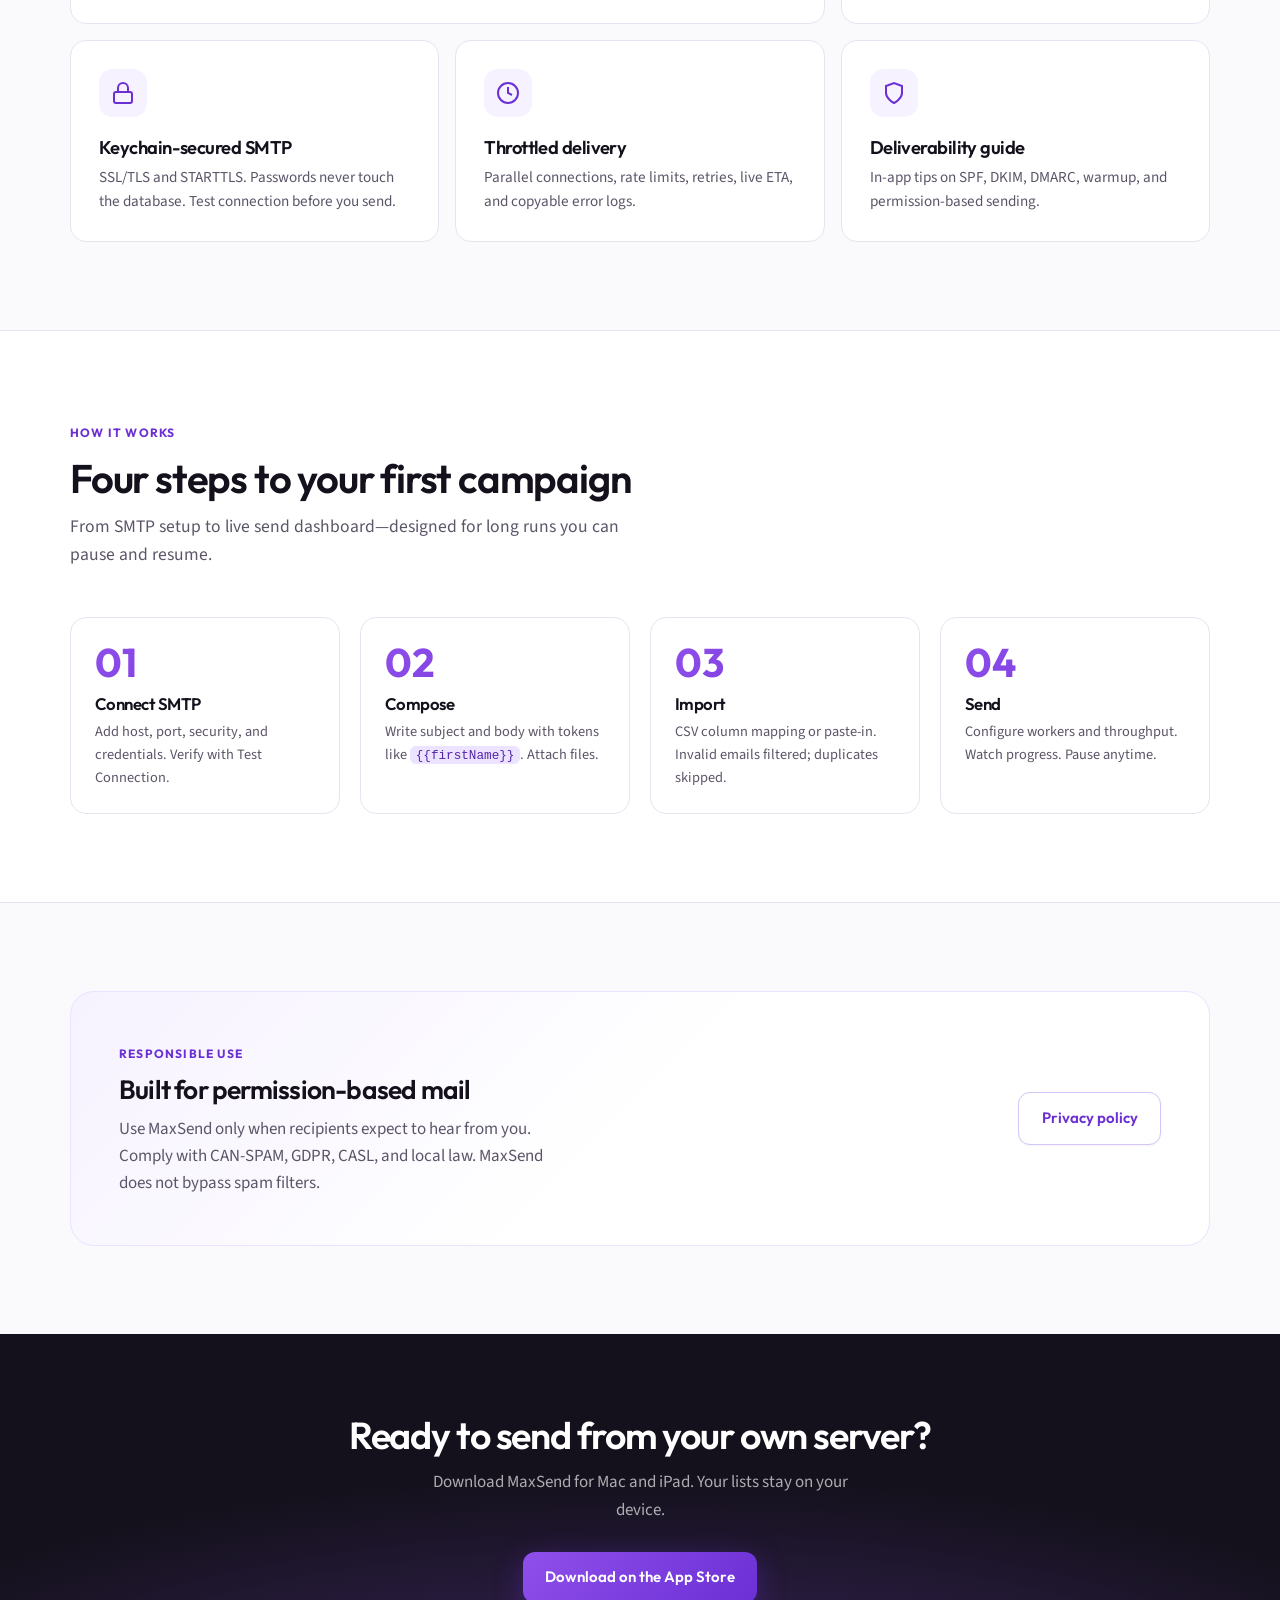
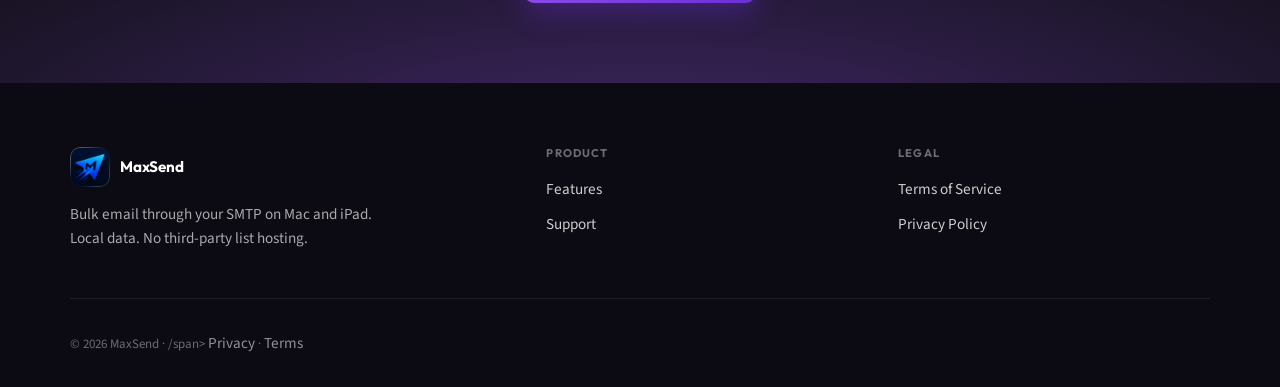
==== commit 69fe236a: "Add files via upload" ====
--- a/index.html
+++ b/index.html
@@ -253,4 +253,4 @@
 
   <script src="js/site.js"></script>
 </body>
-</html>
+</html>
--- a/css/style.css
+++ b/css/style.css
@@ -121,7 +121,12 @@
   letter-spacing: -0.02em;
 }
 
-.brand img { width: 38px; height: 38px; }
+.brand img {
+  width: 40px;
+  height: 40px;
+  border-radius: 10px;
+  object-fit: cover;
+}
 
 .page-dark .brand { color: var(--white); }
 
